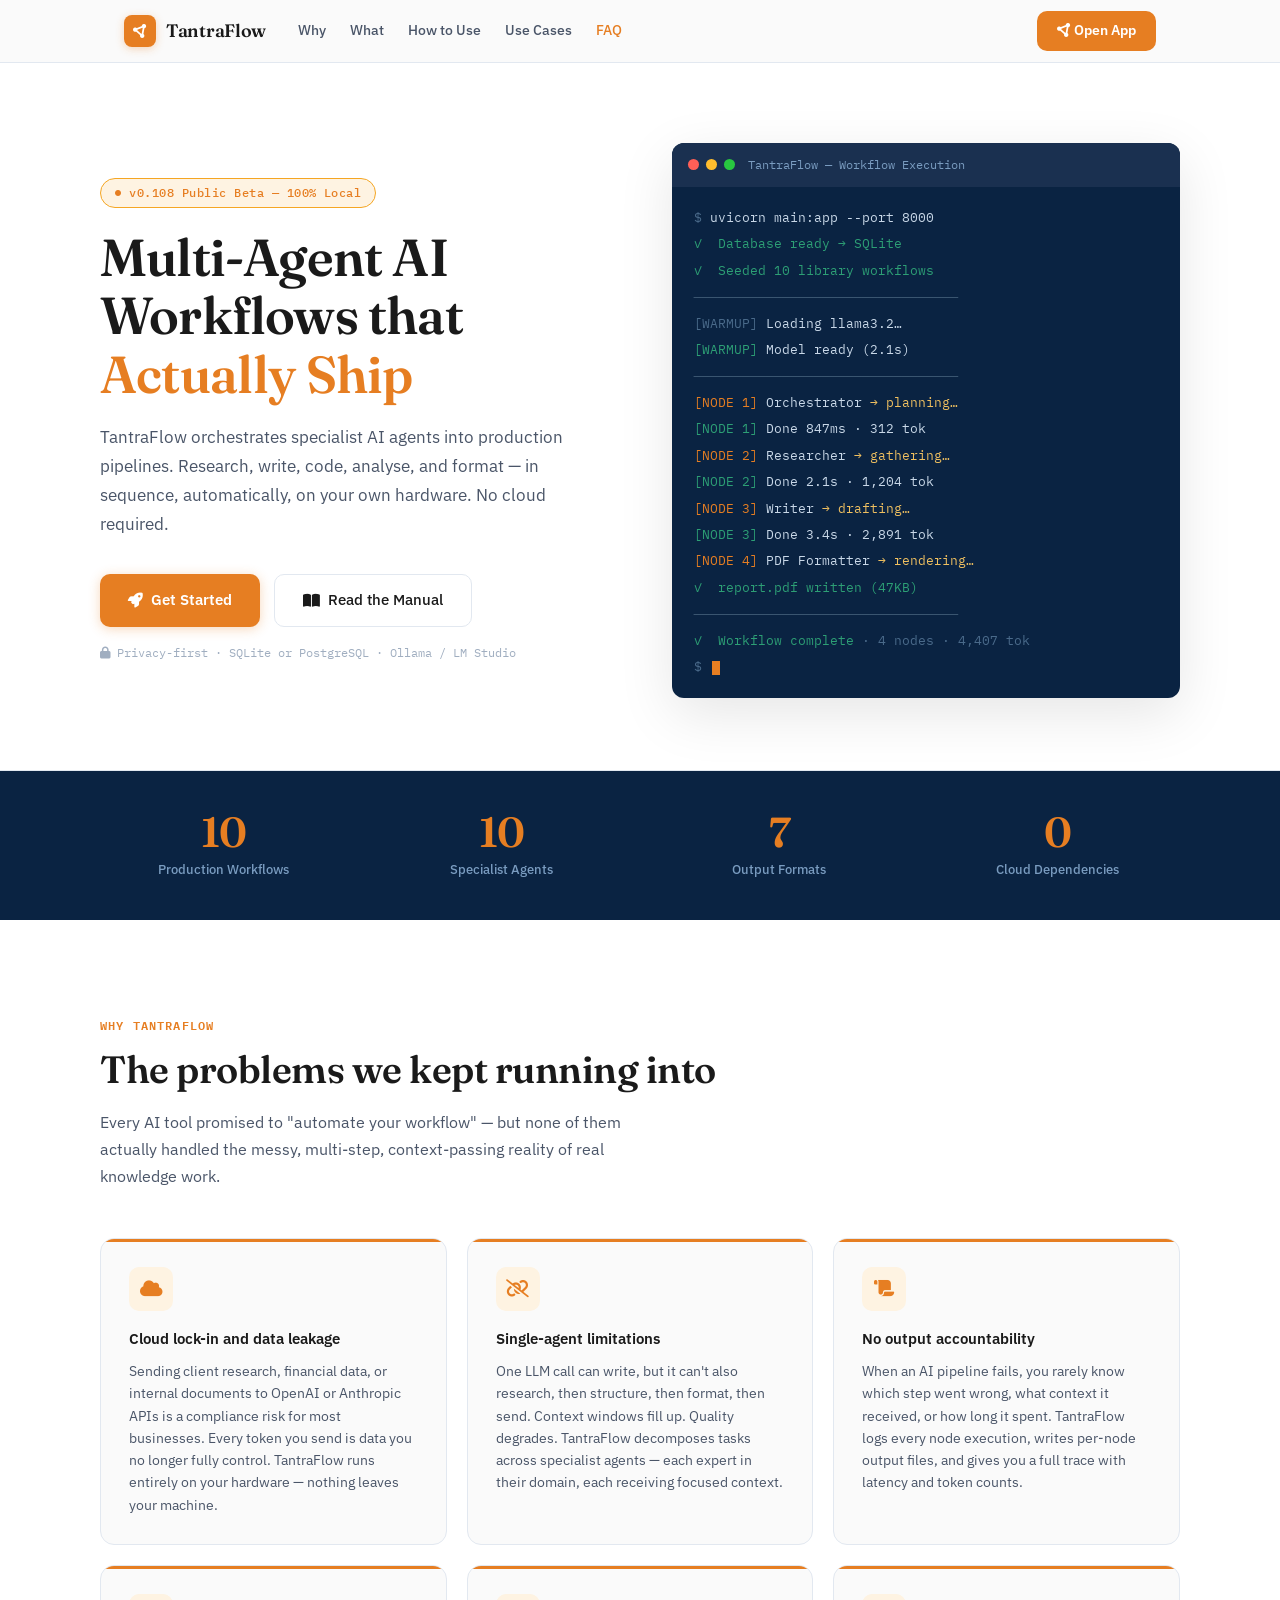
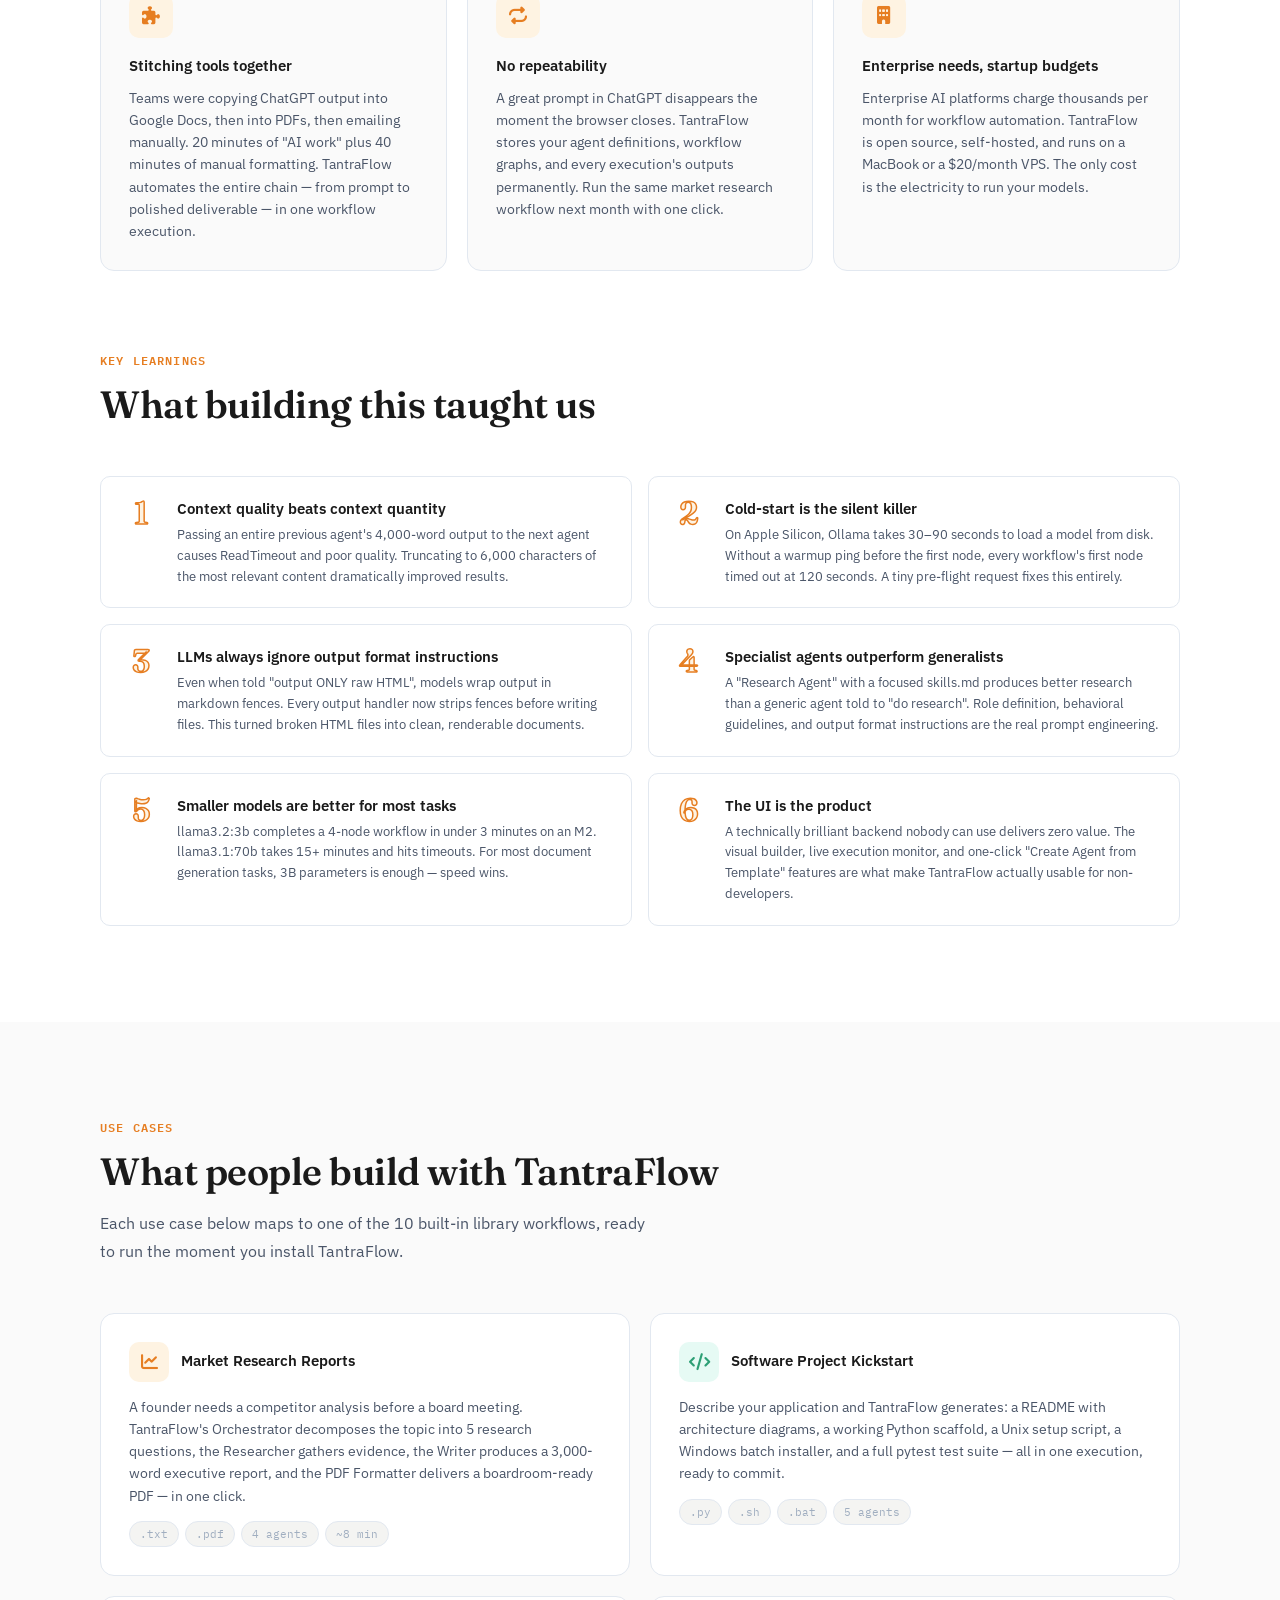
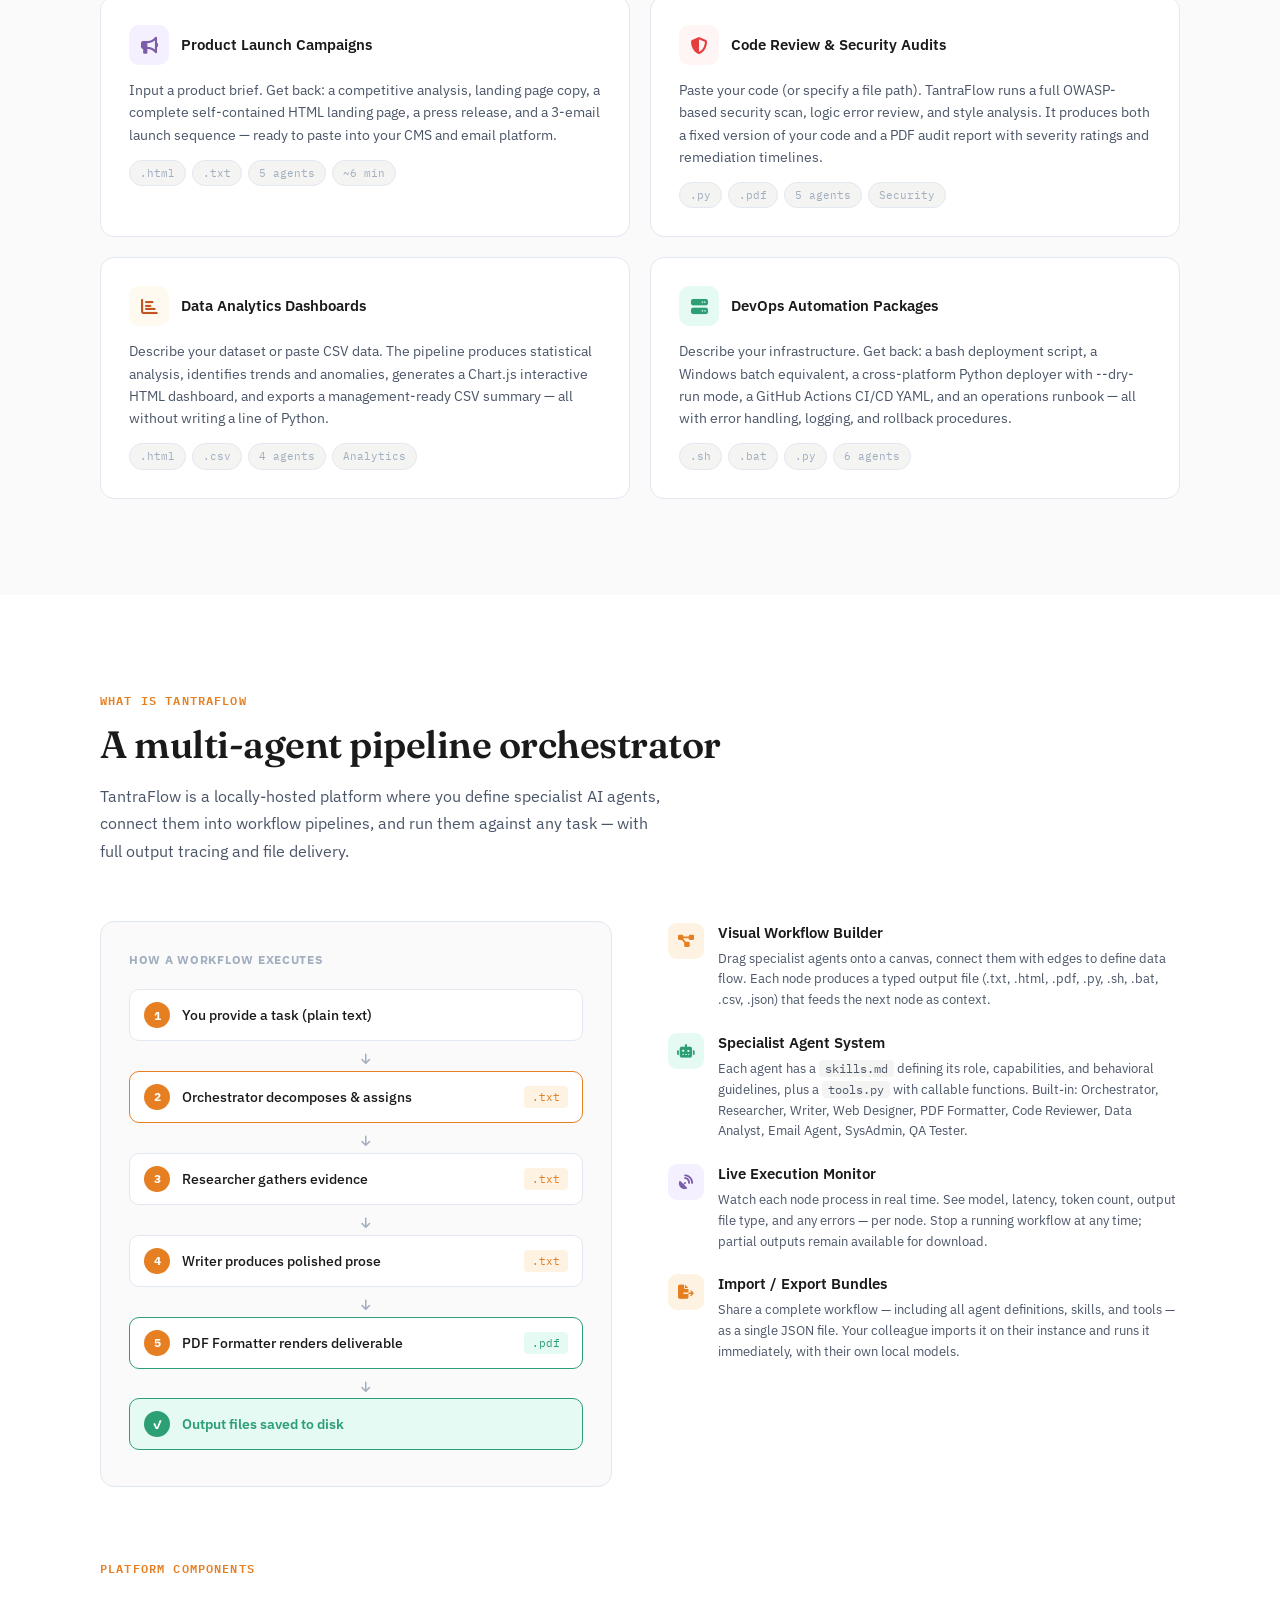
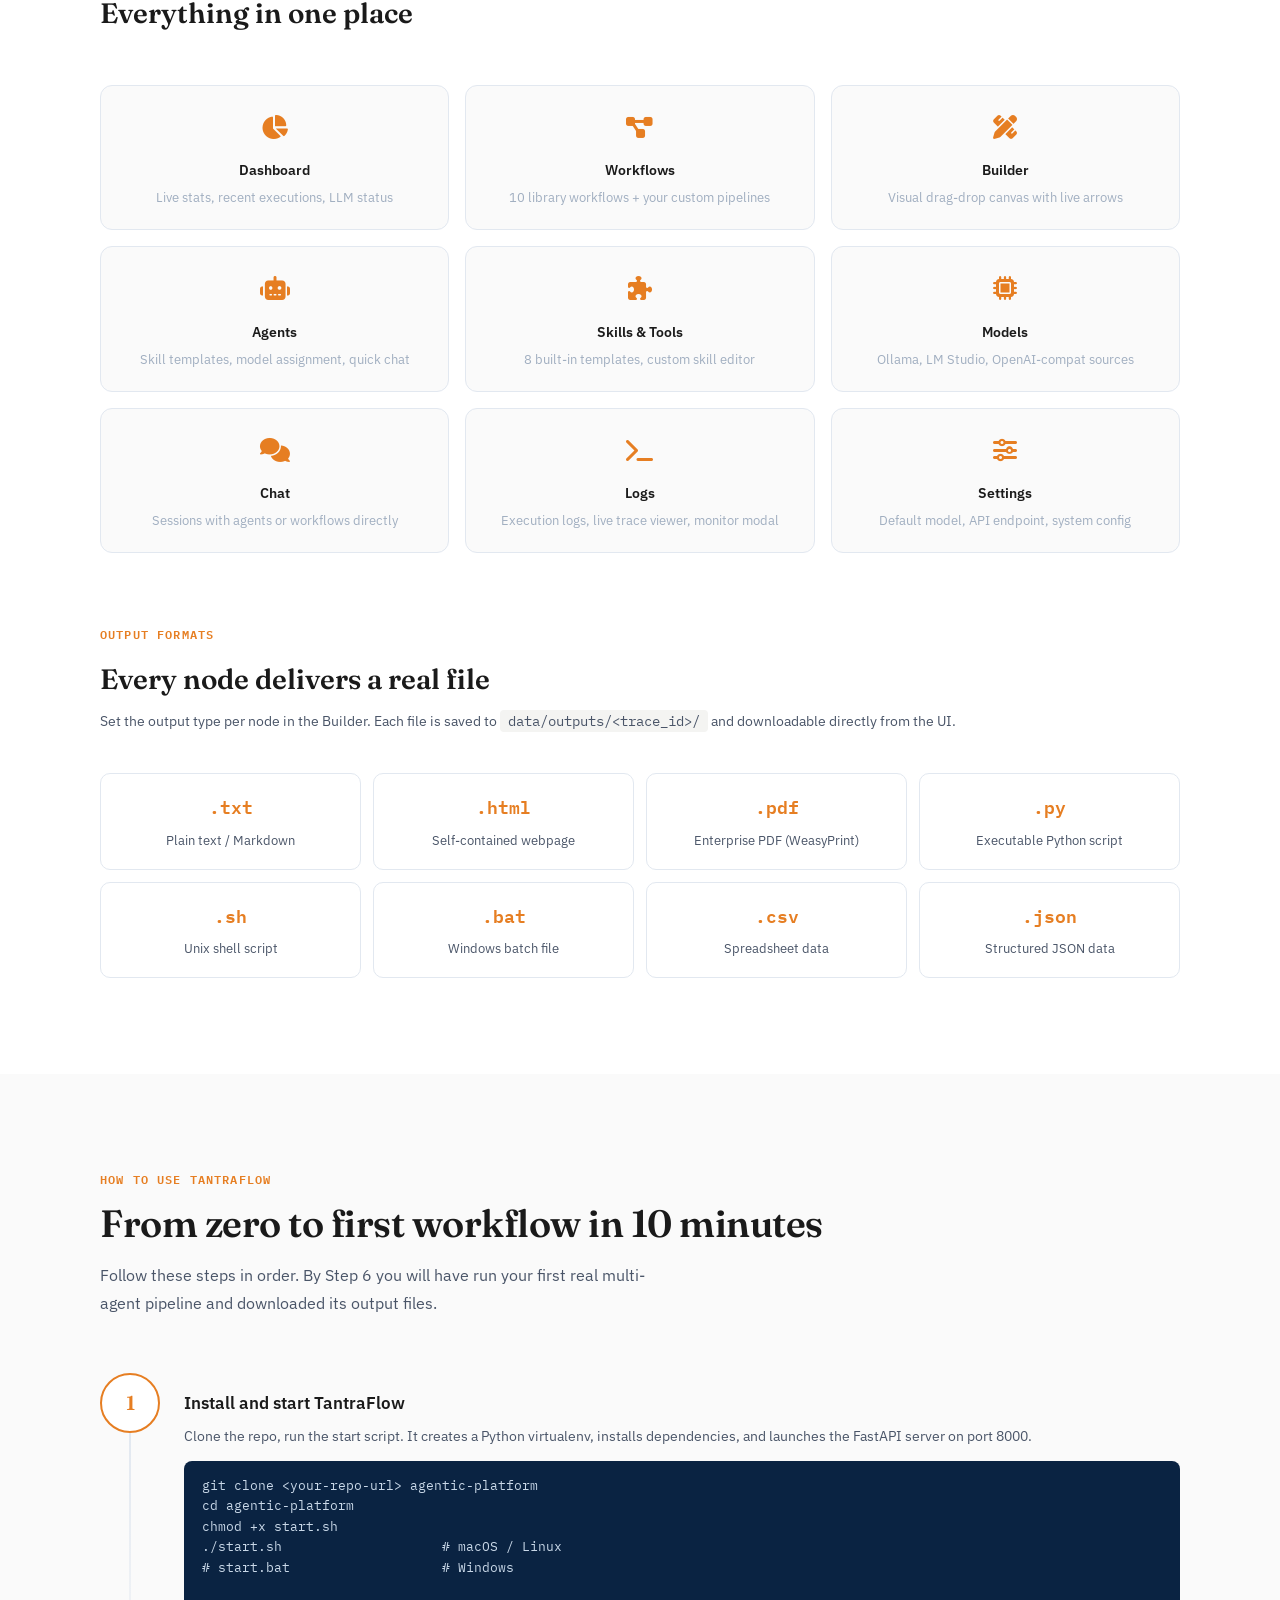
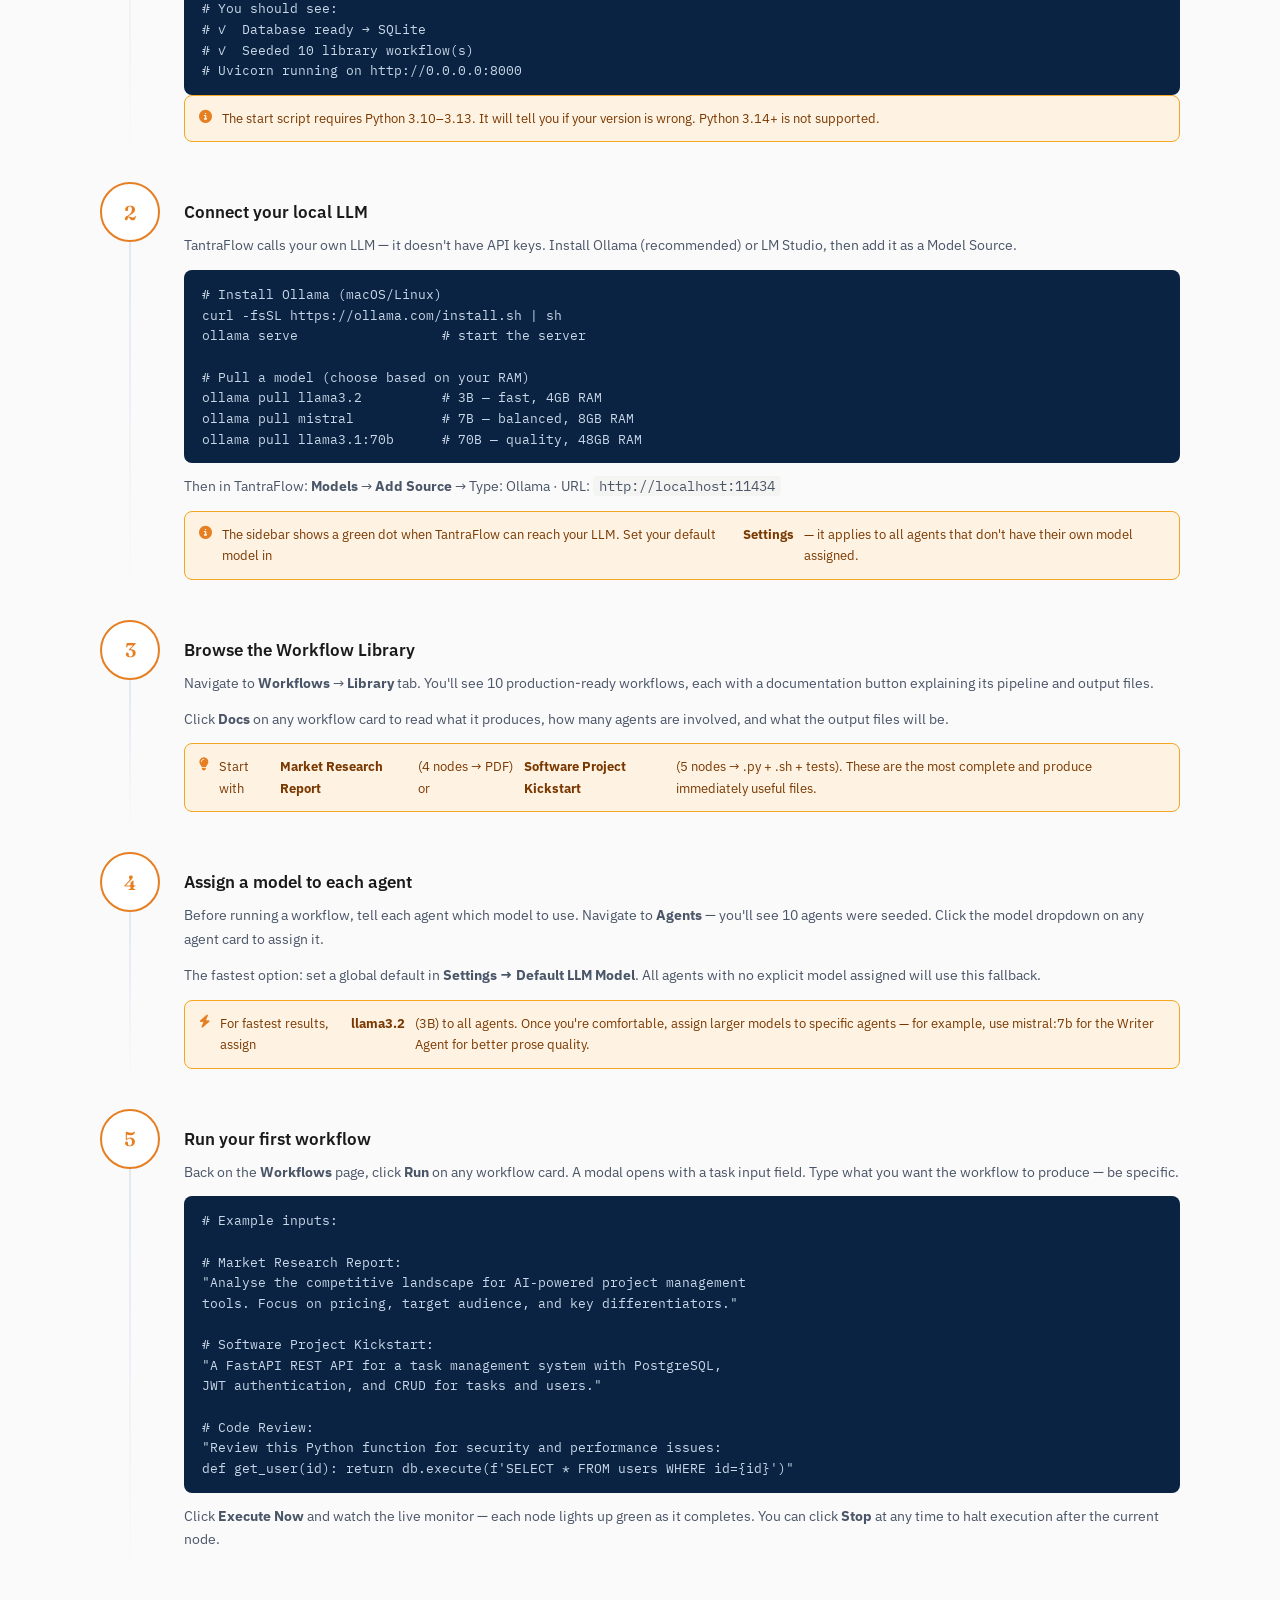
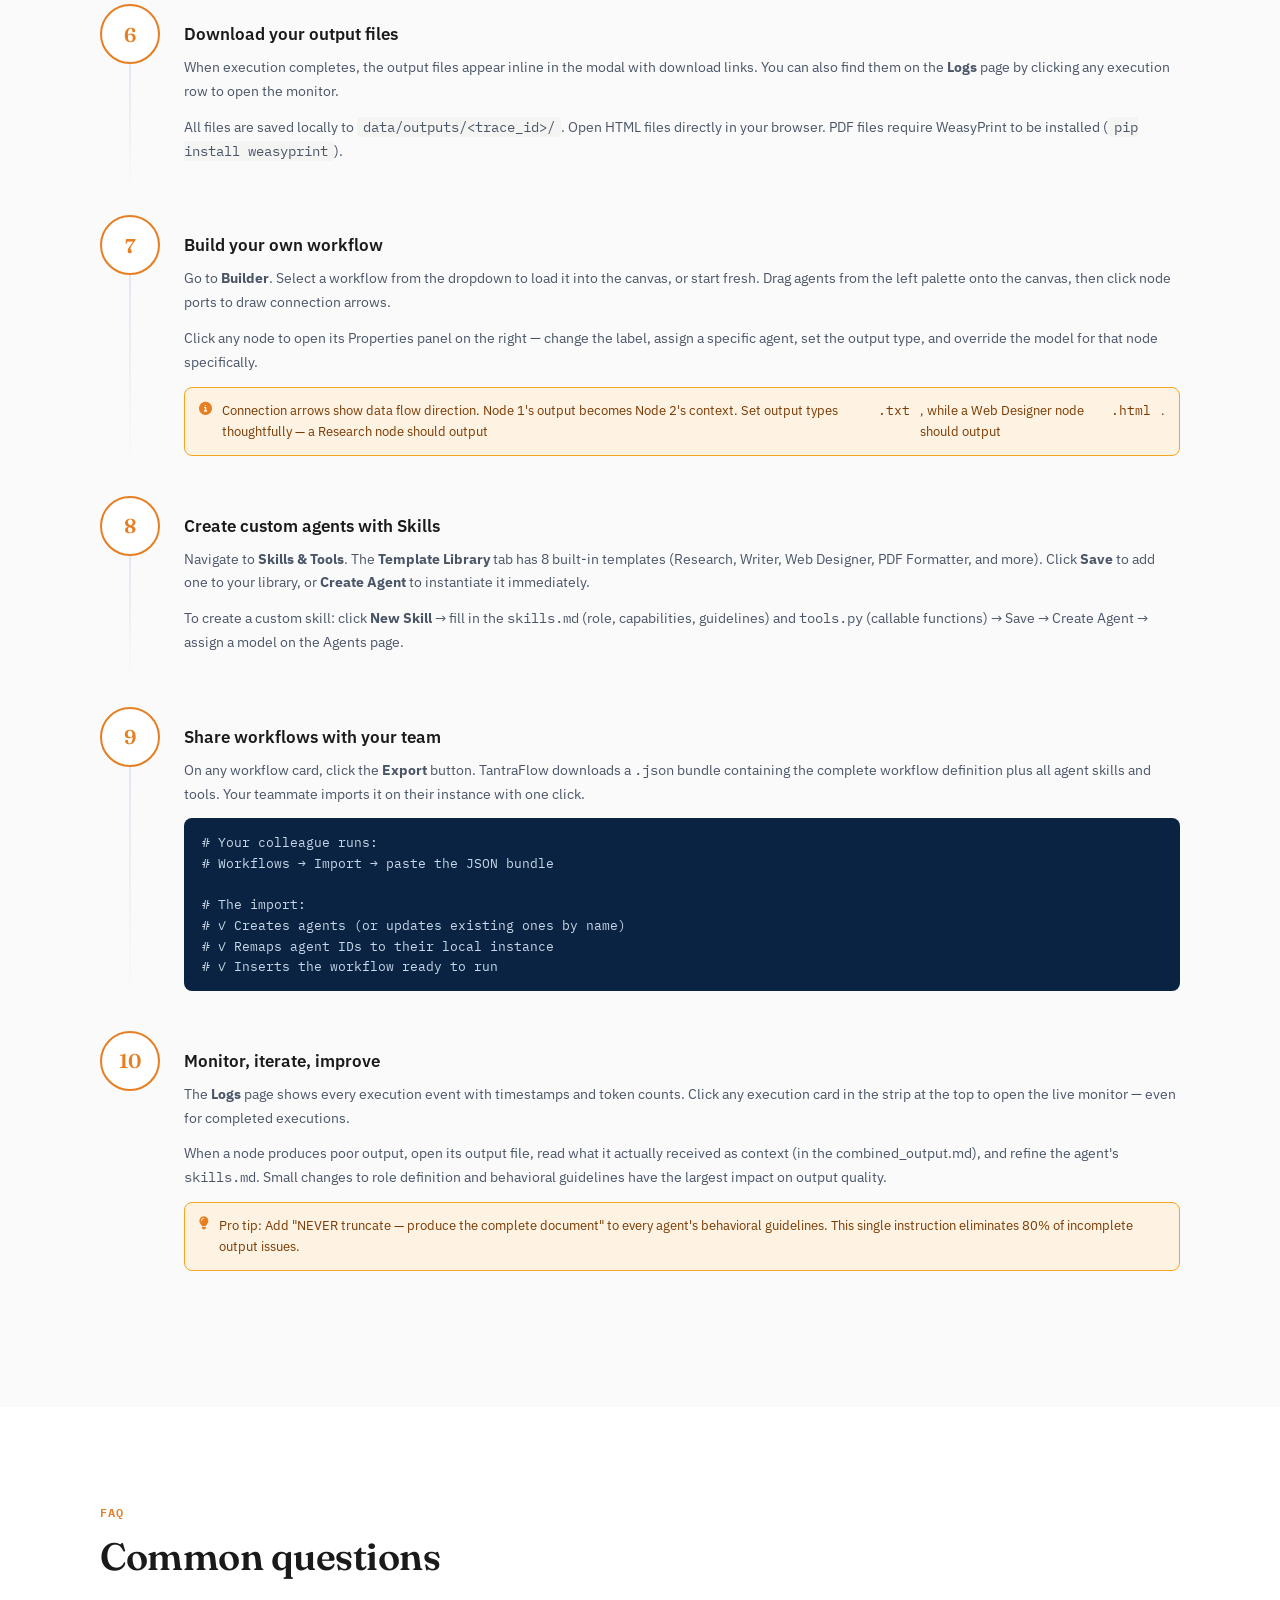
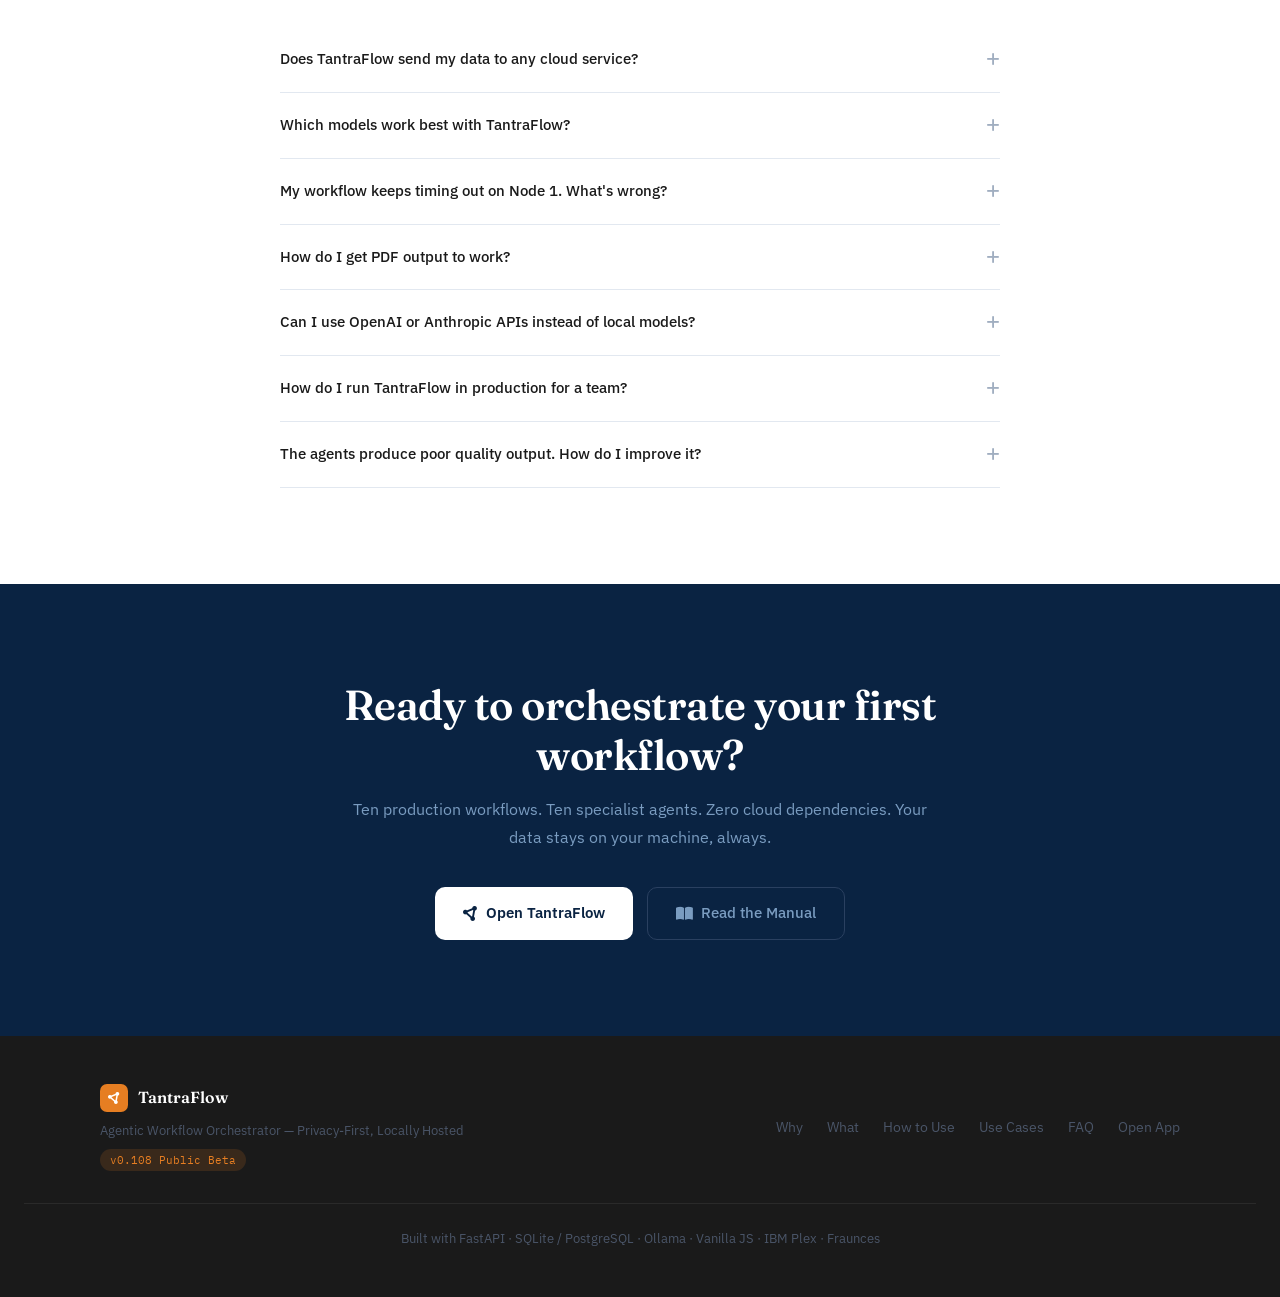
==== index.html @ ebbd6005 "Added index.html file" ====
<!DOCTYPE html>
<html lang="en">
<head>
<meta charset="UTF-8"/>
<meta name="viewport" content="width=device-width, initial-scale=1.0"/>
<title>TantraFlow — Agentic Workflow Orchestrator</title>
<meta name="description" content="TantraFlow is a locally-hosted, privacy-first multi-agent AI workflow platform. Build, run, and monitor intelligent pipelines without sending data to the cloud."/>
<link rel="preconnect" href="https://fonts.googleapis.com"/>
<link rel="preconnect" href="https://fonts.gstatic.com" crossorigin/>
<link href="https://fonts.googleapis.com/css2?family=IBM+Plex+Mono:wght@400;500&family=IBM+Plex+Sans:wght@300;400;500;600&family=Fraunces:opsz,wght@9..144,300;9..144,600&display=swap" rel="stylesheet"/>
<link rel="stylesheet" href="https://cdnjs.cloudflare.com/ajax/libs/font-awesome/6.5.0/css/all.min.css"/>
<style>
/* ── Design tokens — same Sand & Snow palette as the app ── */
:root {
  --bg:          #FAFAFA;
  --surface:     #FFFFFF;
  --surface-2:   #F4F4F2;
  --border:      #E2E8F0;
  --text:        #1A1A1A;
  --text-2:      #4A5568;
  --muted:       #A0AEC0;
  --accent:      #E67E22;
  --accent-h:    #CF6D17;
  --accent-lt:   #FEF3E2;
  --green:       #2D9F75;
  --green-lt:    #E6FAF4;
  --navy:        #0A2342;
  --font:        'IBM Plex Sans', system-ui, sans-serif;
  --mono:        'IBM Plex Mono', monospace;
  --display:     'Fraunces', Georgia, serif;
  --radius:      10px;
  --shadow:      0 1px 4px rgba(0,0,0,0.06), 0 1px 2px rgba(0,0,0,0.04);
  --shadow-md:   0 4px 20px rgba(0,0,0,0.08);
  --shadow-lg:   0 16px 56px rgba(0,0,0,0.10);
  --max:         1080px;
}

*,*::before,*::after{box-sizing:border-box;margin:0;padding:0}
html{font-size:16px;scroll-behavior:smooth}
body{font-family:var(--font);background:var(--bg);color:var(--text);line-height:1.65;-webkit-font-smoothing:antialiased}

/* ── Nav ── */
nav{position:sticky;top:0;z-index:100;background:rgba(250,250,250,0.92);border-bottom:1px solid var(--border);backdrop-filter:blur(12px)}
.nav-inner{max-width:var(--max);margin:0 auto;padding:0 24px;display:flex;align-items:center;height:62px;gap:32px}
.nav-brand{display:flex;align-items:center;gap:10px;text-decoration:none;flex-shrink:0}
.nav-brand-icon{width:32px;height:32px;border-radius:8px;background:var(--accent);color:#fff;display:flex;align-items:center;justify-content:center;font-size:14px;box-shadow:0 2px 8px rgba(230,126,34,.3)}
.nav-brand-text{font-family:var(--display);font-size:18px;font-weight:600;color:var(--text);letter-spacing:-.3px}
.nav-links{display:flex;gap:24px;flex:1}
.nav-links a{font-size:14px;color:var(--text-2);text-decoration:none;font-weight:500;transition:color .15s}
.nav-links a:hover{color:var(--accent)}
.nav-cta{margin-left:auto;background:var(--accent);color:#fff;padding:8px 20px;border-radius:var(--radius);font-size:14px;font-weight:600;text-decoration:none;transition:background .15s;white-space:nowrap}
.nav-cta:hover{background:var(--accent-h)}

/* ── Sections ── */
section{padding:96px 24px}
.inner{max-width:var(--max);margin:0 auto}

/* ── Hero ── */
.hero{background:var(--surface);padding:0 24px;border-bottom:1px solid var(--border)}
.hero-inner{max-width:var(--max);margin:0 auto;padding:80px 0 72px;display:grid;grid-template-columns:1fr 1fr;gap:64px;align-items:center}
.hero-eyebrow{display:inline-flex;align-items:center;gap:8px;font-family:var(--mono);font-size:12px;font-weight:500;color:var(--accent);background:var(--accent-lt);border:1px solid #F5A623;border-radius:99px;padding:4px 14px;margin-bottom:20px;letter-spacing:.04em}
.hero-title{font-family:var(--display);font-size:52px;font-weight:600;line-height:1.12;letter-spacing:-.8px;color:var(--text);margin-bottom:20px}
.hero-title em{font-style:normal;color:var(--accent)}
.hero-sub{font-size:17px;color:var(--text-2);line-height:1.7;margin-bottom:36px;max-width:480px}
.hero-actions{display:flex;gap:14px;flex-wrap:wrap}
.btn-primary{display:inline-flex;align-items:center;gap:8px;background:var(--accent);color:#fff;padding:13px 28px;border-radius:var(--radius);font-size:15px;font-weight:600;text-decoration:none;transition:all .16s;box-shadow:0 2px 12px rgba(230,126,34,.3)}
.btn-primary:hover{background:var(--accent-h);box-shadow:0 4px 20px rgba(230,126,34,.4)}
.btn-secondary{display:inline-flex;align-items:center;gap:8px;background:transparent;color:var(--text);padding:13px 28px;border-radius:var(--radius);font-size:15px;font-weight:500;text-decoration:none;border:1px solid var(--border);transition:all .16s}
.btn-secondary:hover{background:var(--surface-2);border-color:#CBD5E0}
.hero-version{display:inline-flex;align-items:center;gap:6px;font-family:var(--mono);font-size:12px;color:var(--muted);margin-top:16px}
.hero-visual{position:relative}
.terminal{background:var(--navy);border-radius:12px;overflow:hidden;box-shadow:var(--shadow-lg);font-family:var(--mono);font-size:13px}
.terminal-bar{background:#1a3050;padding:12px 16px;display:flex;align-items:center;gap:7px}
.terminal-dot{width:11px;height:11px;border-radius:50%}
.terminal-dot.red{background:#ff5f57}
.terminal-dot.amber{background:#ffbd2e}
.terminal-dot.green{background:#28c840}
.terminal-title{font-size:12px;color:#7a9cc0;margin-left:6px;font-family:var(--mono)}
.terminal-body{padding:20px 22px;display:flex;flex-direction:column;gap:5px}
.t-line{white-space:pre}
.t-muted{color:#4a6a8a}
.t-accent{color:#E67E22}
.t-green{color:#2D9F75}
.t-text{color:#c9d8e8}
.t-yellow{color:#f0c060}
.t-dim{color:#3a5570}
.t-cursor{display:inline-block;width:8px;height:14px;background:#E67E22;animation:blink 1.1s step-end infinite;vertical-align:middle;margin-left:2px}
@keyframes blink{0%,100%{opacity:1}50%{opacity:0}}

/* ── Stats strip ── */
.stats-strip{background:var(--navy);padding:40px 24px}
.stats-inner{max-width:var(--max);margin:0 auto;display:grid;grid-template-columns:repeat(4,1fr);gap:32px}
.stat-item{text-align:center}
.stat-num{font-family:var(--display);font-size:42px;font-weight:600;color:var(--accent);letter-spacing:-1px;line-height:1}
.stat-label{font-size:13px;color:#7a9cc0;margin-top:6px;font-weight:500}

/* ── Section headings ── */
.section-eyebrow{font-family:var(--mono);font-size:11.5px;font-weight:600;color:var(--accent);letter-spacing:.1em;text-transform:uppercase;margin-bottom:12px}
.section-title{font-family:var(--display);font-size:38px;font-weight:600;color:var(--text);letter-spacing:-.5px;line-height:1.2;margin-bottom:16px}
.section-sub{font-size:16px;color:var(--text-2);line-height:1.7;max-width:560px}

/* ── Why section ── */
#why{background:var(--surface)}
.problems-grid{display:grid;grid-template-columns:repeat(3,1fr);gap:20px;margin-top:48px}
.problem-card{background:var(--bg);border:1px solid var(--border);border-radius:14px;padding:28px;position:relative;overflow:hidden}
.problem-card::before{content:'';position:absolute;top:0;left:0;right:0;height:3px;background:var(--accent)}
.problem-icon{width:44px;height:44px;border-radius:10px;background:var(--accent-lt);color:var(--accent);display:flex;align-items:center;justify-content:center;font-size:18px;margin-bottom:16px}
.problem-title{font-size:15px;font-weight:600;color:var(--text);margin-bottom:8px}
.problem-body{font-size:13.5px;color:var(--text-2);line-height:1.65}

.learnings-grid{display:grid;grid-template-columns:repeat(2,1fr);gap:16px;margin-top:48px}
.learning-item{display:flex;gap:16px;padding:20px;background:var(--surface);border:1px solid var(--border);border-radius:var(--radius)}
.learning-num{font-family:var(--display);font-size:32px;font-weight:600;color:var(--accent-lt);line-height:1;flex-shrink:0;width:40px;text-align:center;-webkit-text-stroke:1.5px var(--accent)}
.learning-text h4{font-size:14.5px;font-weight:600;color:var(--text);margin-bottom:4px}
.learning-text p{font-size:13px;color:var(--text-2);line-height:1.6}

/* ── Use cases ── */
#usecases{background:var(--bg)}
.cases-grid{display:grid;grid-template-columns:repeat(2,1fr);gap:20px;margin-top:48px}
.case-card{background:var(--surface);border:1px solid var(--border);border-radius:14px;padding:28px;display:flex;flex-direction:column;gap:14px}
.case-header{display:flex;align-items:center;gap:12px}
.case-icon{width:40px;height:40px;border-radius:10px;display:flex;align-items:center;justify-content:center;font-size:17px;flex-shrink:0}
.case-title{font-size:15px;font-weight:600;color:var(--text)}
.case-body{font-size:13.5px;color:var(--text-2);line-height:1.65}
.case-tags{display:flex;flex-wrap:wrap;gap:6px}
.tag{font-family:var(--mono);font-size:11px;padding:3px 10px;border-radius:99px;background:var(--surface-2);border:1px solid var(--border);color:var(--muted)}

/* ── What section ── */
#what{background:var(--surface)}
.architecture{display:grid;grid-template-columns:1fr 1fr;gap:56px;align-items:start;margin-top:56px}
.arch-diagram{background:var(--bg);border:1px solid var(--border);border-radius:14px;padding:28px}
.arch-title{font-size:12px;font-weight:700;letter-spacing:.06em;text-transform:uppercase;color:var(--muted);margin-bottom:20px}
.flow-step{display:flex;align-items:center;gap:12px;padding:12px 14px;background:var(--surface);border:1px solid var(--border);border-radius:var(--radius);margin-bottom:8px}
.flow-num{width:26px;height:26px;border-radius:50%;background:var(--accent);color:#fff;font-size:12px;font-weight:700;display:flex;align-items:center;justify-content:center;flex-shrink:0}
.flow-name{font-size:13.5px;font-weight:500;color:var(--text)}
.flow-ext{font-family:var(--mono);font-size:11px;color:var(--accent);background:var(--accent-lt);padding:2px 8px;border-radius:4px;margin-left:auto}
.flow-arrow{text-align:center;color:var(--muted);font-size:12px;margin:2px 0 2px 19px}
.feature-list{display:flex;flex-direction:column;gap:20px}
.feature-item{display:flex;gap:14px}
.feature-icon{width:36px;height:36px;border-radius:9px;display:flex;align-items:center;justify-content:center;font-size:14px;flex-shrink:0;margin-top:2px}
.feature-item h4{font-size:14.5px;font-weight:600;color:var(--text);margin-bottom:4px}
.feature-item p{font-size:13px;color:var(--text-2);line-height:1.6}

.components-grid{display:grid;grid-template-columns:repeat(3,1fr);gap:16px;margin-top:48px}
.component-card{padding:22px;background:var(--bg);border:1px solid var(--border);border-radius:12px;text-align:center}
.component-icon{font-size:24px;color:var(--accent);margin-bottom:12px;display:block}
.component-name{font-size:14px;font-weight:600;color:var(--text);margin-bottom:6px}
.component-desc{font-size:12.5px;color:var(--muted);line-height:1.5}

/* ── How section ── */
#how{background:var(--bg)}
.steps-container{margin-top:56px}
.step{display:grid;grid-template-columns:60px 1fr;gap:24px;margin-bottom:40px;position:relative}
.step:not(:last-child)::after{content:'';position:absolute;left:29px;top:60px;bottom:-16px;width:2px;background:linear-gradient(to bottom,var(--border),transparent)}
.step-num{width:60px;height:60px;border-radius:50%;background:var(--surface);border:2px solid var(--accent);display:flex;align-items:center;justify-content:center;font-family:var(--display);font-size:20px;font-weight:600;color:var(--accent);flex-shrink:0}
.step-body h3{font-size:17px;font-weight:600;color:var(--text);margin-bottom:8px;padding-top:16px}
.step-body p{font-size:14px;color:var(--text-2);line-height:1.7;margin-bottom:12px}
.step-code{background:var(--navy);border-radius:8px;padding:14px 18px;font-family:var(--mono);font-size:12.5px;color:#c9d8e8;overflow-x:auto;white-space:pre}
.step-tip{display:flex;gap:10px;padding:12px 14px;background:var(--accent-lt);border:1px solid #F5A623;border-radius:8px;font-size:13px;color:#7a3800}
.step-tip i{color:var(--accent);flex-shrink:0;margin-top:2px}

/* ── Output types ── */
.outputs-grid{display:grid;grid-template-columns:repeat(4,1fr);gap:12px;margin-top:40px}
.output-card{padding:18px;background:var(--surface);border:1px solid var(--border);border-radius:10px;text-align:center}
.output-ext{font-family:var(--mono);font-size:18px;font-weight:600;color:var(--accent);margin-bottom:8px}
.output-name{font-size:12.5px;color:var(--text-2)}

/* ── FAQ ── */
#faq{background:var(--surface)}
.faq-list{max-width:720px;margin:48px auto 0}
.faq-item{border-bottom:1px solid var(--border)}
.faq-q{display:flex;justify-content:space-between;align-items:center;padding:20px 0;cursor:pointer;font-size:15px;font-weight:500;color:var(--text);gap:16px;user-select:none}
.faq-q i{color:var(--muted);transition:transform .2s;flex-shrink:0}
.faq-item.open .faq-q i{transform:rotate(45deg);color:var(--accent)}
.faq-a{font-size:14px;color:var(--text-2);line-height:1.75;padding-bottom:20px;display:none}
.faq-item.open .faq-a{display:block}

/* ── CTA ── */
.cta-section{background:var(--navy);padding:96px 24px;text-align:center}
.cta-inner{max-width:600px;margin:0 auto}
.cta-title{font-family:var(--display);font-size:42px;font-weight:600;color:#fff;letter-spacing:-.5px;line-height:1.2;margin-bottom:16px}
.cta-sub{font-size:16px;color:#7a9cc0;line-height:1.7;margin-bottom:36px}
.cta-actions{display:flex;gap:14px;justify-content:center;flex-wrap:wrap}
.btn-white{display:inline-flex;align-items:center;gap:8px;background:#fff;color:var(--navy);padding:13px 28px;border-radius:var(--radius);font-size:15px;font-weight:600;text-decoration:none;transition:all .16s}
.btn-white:hover{background:var(--accent-lt);color:var(--accent)}
.btn-ghost-white{display:inline-flex;align-items:center;gap:8px;background:transparent;color:#7a9cc0;padding:13px 28px;border-radius:var(--radius);font-size:15px;font-weight:500;text-decoration:none;border:1px solid #2a4060;transition:all .16s}
.btn-ghost-white:hover{border-color:#4a6080;color:#fff}

/* ── Footer ── */
footer{background:var(--text);padding:48px 24px}
.footer-inner{max-width:var(--max);margin:0 auto;display:grid;grid-template-columns:1fr auto;gap:40px;align-items:center}
.footer-brand{display:flex;align-items:center;gap:10px;margin-bottom:8px;text-decoration:none}
.footer-brand-icon{width:28px;height:28px;border-radius:7px;background:var(--accent);color:#fff;display:flex;align-items:center;justify-content:center;font-size:12px}
.footer-brand-text{font-family:var(--display);font-size:16px;font-weight:600;color:#fff}
.footer-tagline{font-size:13px;color:#4a5568}
.footer-version{font-family:var(--mono);font-size:11px;color:var(--accent);background:rgba(230,126,34,.15);padding:2px 10px;border-radius:99px;display:inline-block;margin-top:8px}
.footer-links{display:flex;gap:24px}
.footer-links a{font-size:13.5px;color:#4a5568;text-decoration:none;transition:color .15s}
.footer-links a:hover{color:var(--accent)}
.footer-bottom{border-top:1px solid #2a2a2a;margin-top:32px;padding-top:24px;text-align:center;font-size:12.5px;color:#4a5568}

/* ── Responsive ── */
@media(max-width:860px){
  .hero-inner{grid-template-columns:1fr;gap:40px}
  .hero-title{font-size:36px}
  .problems-grid{grid-template-columns:1fr}
  .cases-grid{grid-template-columns:1fr}
  .architecture{grid-template-columns:1fr}
  .components-grid{grid-template-columns:repeat(2,1fr)}
  .outputs-grid{grid-template-columns:repeat(2,1fr)}
  .stats-inner{grid-template-columns:repeat(2,1fr)}
  .learnings-grid{grid-template-columns:1fr}
  .nav-links{display:none}
  .footer-inner{grid-template-columns:1fr}
}
</style>
</head>
<body>

<!-- ── Navigation ──────────────────────────────────────────────────────────── -->
<nav>
  <div class="nav-inner">
    <a href="#" class="nav-brand">
      <div class="nav-brand-icon"><i class="fa-solid fa-circle-nodes"></i></div>
      <span class="nav-brand-text">TantraFlow</span>
    </a>
    <div class="nav-links">
      <a href="#why">Why</a>
      <a href="#what">What</a>
      <a href="#how">How to Use</a>
      <a href="#usecases">Use Cases</a>
      <a href="#faq">FAQ</a>
    </div>
    <a href="http://localhost:8000" class="nav-cta">
      <i class="fa-solid fa-circle-nodes"></i> Open App
    </a>
  </div>
</nav>

<!-- ── Hero ─────────────────────────────────────────────────────────────────── -->
<div class="hero">
  <div class="hero-inner">
    <div>
      <div class="hero-eyebrow">
        <i class="fa-solid fa-circle" style="font-size:6px"></i>
        v0.108 Public Beta — 100% Local
      </div>
      <h1 class="hero-title">
        Multi-Agent AI<br/>
        Workflows that<br/>
        <em>Actually Ship</em>
      </h1>
      <p class="hero-sub">
        TantraFlow orchestrates specialist AI agents into production pipelines.
        Research, write, code, analyse, and format — in sequence, automatically,
        on your own hardware. No cloud required.
      </p>
      <div class="hero-actions">
        <a href="#how" class="btn-primary">
          <i class="fa-solid fa-rocket"></i> Get Started
        </a>
        <a href="#what" class="btn-secondary">
          <i class="fa-solid fa-book-open"></i> Read the Manual
        </a>
      </div>
      <div class="hero-version">
        <i class="fa-solid fa-lock"></i>
        Privacy-first · SQLite or PostgreSQL · Ollama / LM Studio
      </div>
    </div>

    <!-- Terminal animation -->
    <div class="hero-visual">
      <div class="terminal">
        <div class="terminal-bar">
          <div class="terminal-dot red"></div>
          <div class="terminal-dot amber"></div>
          <div class="terminal-dot green"></div>
          <span class="terminal-title">TantraFlow — Workflow Execution</span>
        </div>
        <div class="terminal-body">
          <div class="t-line"><span class="t-muted">$ </span><span class="t-text">uvicorn main:app --port 8000</span></div>
          <div class="t-line"><span class="t-green">✓  Database ready → SQLite</span></div>
          <div class="t-line"><span class="t-green">✓  Seeded 10 library workflows</span></div>
          <div class="t-line t-dim">─────────────────────────────────</div>
          <div class="t-line"><span class="t-muted">[WARMUP] </span><span class="t-text">Loading llama3.2…</span></div>
          <div class="t-line"><span class="t-green">[WARMUP] </span><span class="t-text">Model ready (2.1s)</span></div>
          <div class="t-line t-dim">─────────────────────────────────</div>
          <div class="t-line"><span class="t-accent">[NODE 1] </span><span class="t-text">Orchestrator</span><span class="t-yellow"> → planning…</span></div>
          <div class="t-line"><span class="t-green">[NODE 1] </span><span class="t-text">Done 847ms · 312 tok</span></div>
          <div class="t-line"><span class="t-accent">[NODE 2] </span><span class="t-text">Researcher</span><span class="t-yellow"> → gathering…</span></div>
          <div class="t-line"><span class="t-green">[NODE 2] </span><span class="t-text">Done 2.1s · 1,204 tok</span></div>
          <div class="t-line"><span class="t-accent">[NODE 3] </span><span class="t-text">Writer</span><span class="t-yellow"> → drafting…</span></div>
          <div class="t-line"><span class="t-green">[NODE 3] </span><span class="t-text">Done 3.4s · 2,891 tok</span></div>
          <div class="t-line"><span class="t-accent">[NODE 4] </span><span class="t-text">PDF Formatter</span><span class="t-yellow"> → rendering…</span></div>
          <div class="t-line"><span class="t-green">✓  report.pdf written (47KB)</span></div>
          <div class="t-line t-dim">─────────────────────────────────</div>
          <div class="t-line"><span class="t-green">✓  Workflow complete</span><span class="t-muted"> · 4 nodes · 4,407 tok</span></div>
          <div class="t-line"><span class="t-muted">$ </span><span class="t-cursor"></span></div>
        </div>
      </div>
    </div>
  </div>
</div>

<!-- ── Stats strip ───────────────────────────────────────────────────────────── -->
<div class="stats-strip">
  <div class="stats-inner">
    <div class="stat-item">
      <div class="stat-num">10</div>
      <div class="stat-label">Production Workflows</div>
    </div>
    <div class="stat-item">
      <div class="stat-num">10</div>
      <div class="stat-label">Specialist Agents</div>
    </div>
    <div class="stat-item">
      <div class="stat-num">7</div>
      <div class="stat-label">Output Formats</div>
    </div>
    <div class="stat-item">
      <div class="stat-num">0</div>
      <div class="stat-label">Cloud Dependencies</div>
    </div>
  </div>
</div>

<!-- ═══════════════════════════════════════════════════════════════
     WHY — Problems solved, learnings, motivation
     ═══════════════════════════════════════════════════════════════ -->
<section id="why">
  <div class="inner">
    <div class="section-eyebrow">Why TantraFlow</div>
    <h2 class="section-title">The problems we kept running into</h2>
    <p class="section-sub">
      Every AI tool promised to "automate your workflow" — but none of them
      actually handled the messy, multi-step, context-passing reality of
      real knowledge work.
    </p>

    <div class="problems-grid">
      <div class="problem-card">
        <div class="problem-icon"><i class="fa-solid fa-cloud"></i></div>
        <div class="problem-title">Cloud lock-in and data leakage</div>
        <div class="problem-body">
          Sending client research, financial data, or internal documents to
          OpenAI or Anthropic APIs is a compliance risk for most businesses.
          Every token you send is data you no longer fully control.
          TantraFlow runs entirely on your hardware — nothing leaves your machine.
        </div>
      </div>
      <div class="problem-card">
        <div class="problem-icon"><i class="fa-solid fa-link-slash"></i></div>
        <div class="problem-title">Single-agent limitations</div>
        <div class="problem-body">
          One LLM call can write, but it can't also research, then structure,
          then format, then send. Context windows fill up. Quality degrades.
          TantraFlow decomposes tasks across specialist agents — each expert
          in their domain, each receiving focused context.
        </div>
      </div>
      <div class="problem-card">
        <div class="problem-icon"><i class="fa-solid fa-scroll"></i></div>
        <div class="problem-title">No output accountability</div>
        <div class="problem-body">
          When an AI pipeline fails, you rarely know which step went wrong,
          what context it received, or how long it spent. TantraFlow logs every
          node execution, writes per-node output files, and gives you a full
          trace with latency and token counts.
        </div>
      </div>
      <div class="problem-card">
        <div class="problem-icon"><i class="fa-solid fa-puzzle-piece"></i></div>
        <div class="problem-title">Stitching tools together</div>
        <div class="problem-body">
          Teams were copying ChatGPT output into Google Docs, then into PDFs,
          then emailing manually. 20 minutes of "AI work" plus 40 minutes of
          manual formatting. TantraFlow automates the entire chain — from
          prompt to polished deliverable — in one workflow execution.
        </div>
      </div>
      <div class="problem-card">
        <div class="problem-icon"><i class="fa-solid fa-repeat"></i></div>
        <div class="problem-title">No repeatability</div>
        <div class="problem-body">
          A great prompt in ChatGPT disappears the moment the browser closes.
          TantraFlow stores your agent definitions, workflow graphs, and
          every execution's outputs permanently. Run the same market research
          workflow next month with one click.
        </div>
      </div>
      <div class="problem-card">
        <div class="problem-icon"><i class="fa-solid fa-building"></i></div>
        <div class="problem-title">Enterprise needs, startup budgets</div>
        <div class="problem-body">
          Enterprise AI platforms charge thousands per month for workflow
          automation. TantraFlow is open source, self-hosted, and runs on
          a MacBook or a $20/month VPS. The only cost is the electricity
          to run your models.
        </div>
      </div>
    </div>

    <!-- Learnings -->
    <div style="margin-top:80px">
      <div class="section-eyebrow">Key Learnings</div>
      <h2 class="section-title">What building this taught us</h2>
      <div class="learnings-grid">
        <div class="learning-item">
          <div class="learning-num">1</div>
          <div class="learning-text">
            <h4>Context quality beats context quantity</h4>
            <p>Passing an entire previous agent's 4,000-word output to the next agent
            causes ReadTimeout and poor quality. Truncating to 6,000 characters of the
            most relevant content dramatically improved results.</p>
          </div>
        </div>
        <div class="learning-item">
          <div class="learning-num">2</div>
          <div class="learning-text">
            <h4>Cold-start is the silent killer</h4>
            <p>On Apple Silicon, Ollama takes 30–90 seconds to load a model from disk.
            Without a warmup ping before the first node, every workflow's first node
            timed out at 120 seconds. A tiny pre-flight request fixes this entirely.</p>
          </div>
        </div>
        <div class="learning-item">
          <div class="learning-num">3</div>
          <div class="learning-text">
            <h4>LLMs always ignore output format instructions</h4>
            <p>Even when told "output ONLY raw HTML", models wrap output in markdown
            fences. Every output handler now strips fences before writing files.
            This turned broken HTML files into clean, renderable documents.</p>
          </div>
        </div>
        <div class="learning-item">
          <div class="learning-num">4</div>
          <div class="learning-text">
            <h4>Specialist agents outperform generalists</h4>
            <p>A "Research Agent" with a focused skills.md produces better research
            than a generic agent told to "do research". Role definition, behavioral
            guidelines, and output format instructions are the real prompt engineering.</p>
          </div>
        </div>
        <div class="learning-item">
          <div class="learning-num">5</div>
          <div class="learning-text">
            <h4>Smaller models are better for most tasks</h4>
            <p>llama3.2:3b completes a 4-node workflow in under 3 minutes on an M2.
            llama3.1:70b takes 15+ minutes and hits timeouts. For most document
            generation tasks, 3B parameters is enough — speed wins.</p>
          </div>
        </div>
        <div class="learning-item">
          <div class="learning-num">6</div>
          <div class="learning-text">
            <h4>The UI is the product</h4>
            <p>A technically brilliant backend nobody can use delivers zero value.
            The visual builder, live execution monitor, and one-click "Create Agent
            from Template" features are what make TantraFlow actually usable for
            non-developers.</p>
          </div>
        </div>
      </div>
    </div>
  </div>
</section>

<!-- ═══════════════════════════════════════════════════════════════
     USE CASES
     ═══════════════════════════════════════════════════════════════ -->
<section id="usecases" style="background:var(--bg)">
  <div class="inner">
    <div class="section-eyebrow">Use Cases</div>
    <h2 class="section-title">What people build with TantraFlow</h2>
    <p class="section-sub">
      Each use case below maps to one of the 10 built-in library workflows,
      ready to run the moment you install TantraFlow.
    </p>
    <div class="cases-grid">
      <div class="case-card">
        <div class="case-header">
          <div class="case-icon" style="background:#FEF3E2;color:#E67E22">
            <i class="fa-solid fa-chart-line"></i>
          </div>
          <div class="case-title">Market Research Reports</div>
        </div>
        <div class="case-body">
          A founder needs a competitor analysis before a board meeting.
          TantraFlow's Orchestrator decomposes the topic into 5 research questions,
          the Researcher gathers evidence, the Writer produces a 3,000-word executive
          report, and the PDF Formatter delivers a boardroom-ready PDF — in one click.
        </div>
        <div class="case-tags">
          <span class="tag">.txt</span><span class="tag">.pdf</span>
          <span class="tag">4 agents</span><span class="tag">~8 min</span>
        </div>
      </div>

      <div class="case-card">
        <div class="case-header">
          <div class="case-icon" style="background:#E6FAF4;color:#2D9F75">
            <i class="fa-solid fa-code"></i>
          </div>
          <div class="case-title">Software Project Kickstart</div>
        </div>
        <div class="case-body">
          Describe your application and TantraFlow generates: a README with
          architecture diagrams, a working Python scaffold, a Unix setup script,
          a Windows batch installer, and a full pytest test suite — all in one
          execution, ready to commit.
        </div>
        <div class="case-tags">
          <span class="tag">.py</span><span class="tag">.sh</span>
          <span class="tag">.bat</span><span class="tag">5 agents</span>
        </div>
      </div>

      <div class="case-card">
        <div class="case-header">
          <div class="case-icon" style="background:#F5F0FF;color:#7B5EA7">
            <i class="fa-solid fa-bullhorn"></i>
          </div>
          <div class="case-title">Product Launch Campaigns</div>
        </div>
        <div class="case-body">
          Input a product brief. Get back: a competitive analysis, landing page
          copy, a complete self-contained HTML landing page, a press release,
          and a 3-email launch sequence — ready to paste into your CMS and
          email platform.
        </div>
        <div class="case-tags">
          <span class="tag">.html</span><span class="tag">.txt</span>
          <span class="tag">5 agents</span><span class="tag">~6 min</span>
        </div>
      </div>

      <div class="case-card">
        <div class="case-header">
          <div class="case-icon" style="background:#FFF5F5;color:#E53E3E">
            <i class="fa-solid fa-shield-halved"></i>
          </div>
          <div class="case-title">Code Review & Security Audits</div>
        </div>
        <div class="case-body">
          Paste your code (or specify a file path). TantraFlow runs a full
          OWASP-based security scan, logic error review, and style analysis.
          It produces both a fixed version of your code and a PDF audit report
          with severity ratings and remediation timelines.
        </div>
        <div class="case-tags">
          <span class="tag">.py</span><span class="tag">.pdf</span>
          <span class="tag">5 agents</span><span class="tag">Security</span>
        </div>
      </div>

      <div class="case-card">
        <div class="case-header">
          <div class="case-icon" style="background:#FFFAF0;color:#C05621">
            <i class="fa-solid fa-chart-bar"></i>
          </div>
          <div class="case-title">Data Analytics Dashboards</div>
        </div>
        <div class="case-body">
          Describe your dataset or paste CSV data. The pipeline produces
          statistical analysis, identifies trends and anomalies, generates a
          Chart.js interactive HTML dashboard, and exports a management-ready
          CSV summary — all without writing a line of Python.
        </div>
        <div class="case-tags">
          <span class="tag">.html</span><span class="tag">.csv</span>
          <span class="tag">4 agents</span><span class="tag">Analytics</span>
        </div>
      </div>

      <div class="case-card">
        <div class="case-header">
          <div class="case-icon" style="background:#E6FAF4;color:#2D9F75">
            <i class="fa-solid fa-server"></i>
          </div>
          <div class="case-title">DevOps Automation Packages</div>
        </div>
        <div class="case-body">
          Describe your infrastructure. Get back: a bash deployment script,
          a Windows batch equivalent, a cross-platform Python deployer with
          --dry-run mode, a GitHub Actions CI/CD YAML, and an operations
          runbook — all with error handling, logging, and rollback procedures.
        </div>
        <div class="case-tags">
          <span class="tag">.sh</span><span class="tag">.bat</span>
          <span class="tag">.py</span><span class="tag">6 agents</span>
        </div>
      </div>
    </div>
  </div>
</section>

<!-- ═══════════════════════════════════════════════════════════════
     WHAT — Architecture and components
     ═══════════════════════════════════════════════════════════════ -->
<section id="what">
  <div class="inner">
    <div class="section-eyebrow">What is TantraFlow</div>
    <h2 class="section-title">A multi-agent pipeline orchestrator</h2>
    <p class="section-sub">
      TantraFlow is a locally-hosted platform where you define specialist AI
      agents, connect them into workflow pipelines, and run them against any
      task — with full output tracing and file delivery.
    </p>

    <div class="architecture">
      <!-- Workflow diagram -->
      <div>
        <div class="arch-diagram">
          <div class="arch-title">How a workflow executes</div>

          <div class="flow-step">
            <div class="flow-num">1</div>
            <div class="flow-name">You provide a task (plain text)</div>
          </div>
          <div class="flow-arrow"><i class="fa-solid fa-arrow-down"></i></div>

          <div class="flow-step" style="border-color:var(--accent)">
            <div class="flow-num">2</div>
            <div class="flow-name">Orchestrator decomposes & assigns</div>
            <div class="flow-ext">.txt</div>
          </div>
          <div class="flow-arrow"><i class="fa-solid fa-arrow-down"></i></div>

          <div class="flow-step">
            <div class="flow-num">3</div>
            <div class="flow-name">Researcher gathers evidence</div>
            <div class="flow-ext">.txt</div>
          </div>
          <div class="flow-arrow"><i class="fa-solid fa-arrow-down"></i></div>

          <div class="flow-step">
            <div class="flow-num">4</div>
            <div class="flow-name">Writer produces polished prose</div>
            <div class="flow-ext">.txt</div>
          </div>
          <div class="flow-arrow"><i class="fa-solid fa-arrow-down"></i></div>

          <div class="flow-step" style="border-color:var(--green)">
            <div class="flow-num">5</div>
            <div class="flow-name">PDF Formatter renders deliverable</div>
            <div class="flow-ext" style="background:var(--green-lt);color:var(--green)">.pdf</div>
          </div>
          <div class="flow-arrow"><i class="fa-solid fa-arrow-down"></i></div>

          <div class="flow-step" style="background:var(--green-lt);border-color:var(--green)">
            <div class="flow-num" style="background:var(--green)">✓</div>
            <div class="flow-name" style="color:var(--green);font-weight:600">Output files saved to disk</div>
          </div>
        </div>
      </div>

      <!-- Key features -->
      <div class="feature-list">
        <div class="feature-item">
          <div class="feature-icon" style="background:var(--accent-lt);color:var(--accent)">
            <i class="fa-solid fa-diagram-project"></i>
          </div>
          <div>
            <h4>Visual Workflow Builder</h4>
            <p>Drag specialist agents onto a canvas, connect them with edges
            to define data flow. Each node produces a typed output file (.txt,
            .html, .pdf, .py, .sh, .bat, .csv, .json) that feeds the next node as context.</p>
          </div>
        </div>
        <div class="feature-item">
          <div class="feature-icon" style="background:var(--green-lt);color:var(--green)">
            <i class="fa-solid fa-robot"></i>
          </div>
          <div>
            <h4>Specialist Agent System</h4>
            <p>Each agent has a <code style="font-family:var(--mono);font-size:12px;background:var(--surface-2);padding:1px 6px;border-radius:4px">skills.md</code> defining its role, capabilities, and behavioral guidelines,
            plus a <code style="font-family:var(--mono);font-size:12px;background:var(--surface-2);padding:1px 6px;border-radius:4px">tools.py</code> with callable functions.
            Built-in: Orchestrator, Researcher, Writer, Web Designer, PDF Formatter,
            Code Reviewer, Data Analyst, Email Agent, SysAdmin, QA Tester.</p>
          </div>
        </div>
        <div class="feature-item">
          <div class="feature-icon" style="background:#F5F0FF;color:#7B5EA7">
            <i class="fa-solid fa-satellite-dish"></i>
          </div>
          <div>
            <h4>Live Execution Monitor</h4>
            <p>Watch each node process in real time. See model, latency, token count,
            output file type, and any errors — per node. Stop a running workflow
            at any time; partial outputs remain available for download.</p>
          </div>
        </div>
        <div class="feature-item">
          <div class="feature-icon" style="background:var(--accent-lt);color:var(--accent)">
            <i class="fa-solid fa-file-export"></i>
          </div>
          <div>
            <h4>Import / Export Bundles</h4>
            <p>Share a complete workflow — including all agent definitions, skills,
            and tools — as a single JSON file. Your colleague imports it on their
            instance and runs it immediately, with their own local models.</p>
          </div>
        </div>
      </div>
    </div>

    <!-- Component grid -->
    <div style="margin-top:72px">
      <div class="section-eyebrow">Platform Components</div>
      <h3 style="font-family:var(--display);font-size:28px;font-weight:600;margin-bottom:8px">Everything in one place</h3>
      <div class="components-grid">
        <div class="component-card">
          <span class="component-icon"><i class="fa-solid fa-chart-pie"></i></span>
          <div class="component-name">Dashboard</div>
          <div class="component-desc">Live stats, recent executions, LLM status</div>
        </div>
        <div class="component-card">
          <span class="component-icon"><i class="fa-solid fa-diagram-project"></i></span>
          <div class="component-name">Workflows</div>
          <div class="component-desc">10 library workflows + your custom pipelines</div>
        </div>
        <div class="component-card">
          <span class="component-icon"><i class="fa-solid fa-pen-ruler"></i></span>
          <div class="component-name">Builder</div>
          <div class="component-desc">Visual drag-drop canvas with live arrows</div>
        </div>
        <div class="component-card">
          <span class="component-icon"><i class="fa-solid fa-robot"></i></span>
          <div class="component-name">Agents</div>
          <div class="component-desc">Skill templates, model assignment, quick chat</div>
        </div>
        <div class="component-card">
          <span class="component-icon"><i class="fa-solid fa-puzzle-piece"></i></span>
          <div class="component-name">Skills & Tools</div>
          <div class="component-desc">8 built-in templates, custom skill editor</div>
        </div>
        <div class="component-card">
          <span class="component-icon"><i class="fa-solid fa-microchip"></i></span>
          <div class="component-name">Models</div>
          <div class="component-desc">Ollama, LM Studio, OpenAI-compat sources</div>
        </div>
        <div class="component-card">
          <span class="component-icon"><i class="fa-solid fa-comments"></i></span>
          <div class="component-name">Chat</div>
          <div class="component-desc">Sessions with agents or workflows directly</div>
        </div>
        <div class="component-card">
          <span class="component-icon"><i class="fa-solid fa-terminal"></i></span>
          <div class="component-name">Logs</div>
          <div class="component-desc">Execution logs, live trace viewer, monitor modal</div>
        </div>
        <div class="component-card">
          <span class="component-icon"><i class="fa-solid fa-sliders"></i></span>
          <div class="component-name">Settings</div>
          <div class="component-desc">Default model, API endpoint, system config</div>
        </div>
      </div>
    </div>

    <!-- Output types -->
    <div style="margin-top:72px">
      <div class="section-eyebrow">Output Formats</div>
      <h3 style="font-family:var(--display);font-size:28px;font-weight:600;margin-bottom:8px">Every node delivers a real file</h3>
      <p style="font-size:14px;color:var(--text-2);margin-bottom:0">
        Set the output type per node in the Builder. Each file is saved to
        <code style="font-family:var(--mono);background:var(--surface-2);padding:2px 8px;border-radius:4px">data/outputs/&lt;trace_id&gt;/</code>
        and downloadable directly from the UI.
      </p>
      <div class="outputs-grid">
        <div class="output-card">
          <div class="output-ext">.txt</div>
          <div class="output-name">Plain text / Markdown</div>
        </div>
        <div class="output-card">
          <div class="output-ext">.html</div>
          <div class="output-name">Self-contained webpage</div>
        </div>
        <div class="output-card">
          <div class="output-ext">.pdf</div>
          <div class="output-name">Enterprise PDF (WeasyPrint)</div>
        </div>
        <div class="output-card">
          <div class="output-ext">.py</div>
          <div class="output-name">Executable Python script</div>
        </div>
        <div class="output-card">
          <div class="output-ext">.sh</div>
          <div class="output-name">Unix shell script</div>
        </div>
        <div class="output-card">
          <div class="output-ext">.bat</div>
          <div class="output-name">Windows batch file</div>
        </div>
        <div class="output-card">
          <div class="output-ext">.csv</div>
          <div class="output-name">Spreadsheet data</div>
        </div>
        <div class="output-card">
          <div class="output-ext">.json</div>
          <div class="output-name">Structured JSON data</div>
        </div>
      </div>
    </div>
  </div>
</section>

<!-- ═══════════════════════════════════════════════════════════════
     HOW — Step by step manual
     ═══════════════════════════════════════════════════════════════ -->
<section id="how">
  <div class="inner">
    <div class="section-eyebrow">How to Use TantraFlow</div>
    <h2 class="section-title">From zero to first workflow in 10 minutes</h2>
    <p class="section-sub">
      Follow these steps in order. By Step 6 you will have run your first
      real multi-agent pipeline and downloaded its output files.
    </p>

    <div class="steps-container">

      <div class="step">
        <div class="step-num">1</div>
        <div class="step-body">
          <h3>Install and start TantraFlow</h3>
          <p>Clone the repo, run the start script. It creates a Python virtualenv,
          installs dependencies, and launches the FastAPI server on port 8000.</p>
          <div class="step-code">git clone &lt;your-repo-url&gt; agentic-platform
cd agentic-platform
chmod +x start.sh
./start.sh                    # macOS / Linux
# start.bat                   # Windows

# You should see:
# ✓  Database ready → SQLite
# ✓  Seeded 10 library workflow(s)
# Uvicorn running on http://0.0.0.0:8000</div>
          <div class="step-tip">
            <i class="fa-solid fa-circle-info"></i>
            The start script requires Python 3.10–3.13. It will tell you if your
            version is wrong. Python 3.14+ is not supported.
          </div>
        </div>
      </div>

      <div class="step">
        <div class="step-num">2</div>
        <div class="step-body">
          <h3>Connect your local LLM</h3>
          <p>TantraFlow calls your own LLM — it doesn't have API keys.
          Install Ollama (recommended) or LM Studio, then add it as a Model Source.</p>
          <div class="step-code"># Install Ollama (macOS/Linux)
curl -fsSL https://ollama.com/install.sh | sh
ollama serve                  # start the server

# Pull a model (choose based on your RAM)
ollama pull llama3.2          # 3B — fast, 4GB RAM
ollama pull mistral           # 7B — balanced, 8GB RAM
ollama pull llama3.1:70b      # 70B — quality, 48GB RAM</div>
          <p style="margin-top:12px">Then in TantraFlow: <strong>Models</strong> → <strong>Add Source</strong> →
          Type: Ollama · URL: <code style="font-family:var(--mono);background:var(--surface-2);padding:1px 6px;border-radius:4px">http://localhost:11434</code></p>
          <div class="step-tip">
            <i class="fa-solid fa-circle-info"></i>
            The sidebar shows a green dot when TantraFlow can reach your LLM.
            Set your default model in <strong>Settings</strong> — it applies to all
            agents that don't have their own model assigned.
          </div>
        </div>
      </div>

      <div class="step">
        <div class="step-num">3</div>
        <div class="step-body">
          <h3>Browse the Workflow Library</h3>
          <p>Navigate to <strong>Workflows</strong> → <strong>Library</strong> tab.
          You'll see 10 production-ready workflows, each with a documentation
          button explaining its pipeline and output files.</p>
          <p>Click <strong>Docs</strong> on any workflow card to read what it produces,
          how many agents are involved, and what the output files will be.</p>
          <div class="step-tip">
            <i class="fa-solid fa-lightbulb"></i>
            Start with <strong>Market Research Report</strong> (4 nodes → PDF) or
            <strong>Software Project Kickstart</strong> (5 nodes → .py + .sh + tests).
            These are the most complete and produce immediately useful files.
          </div>
        </div>
      </div>

      <div class="step">
        <div class="step-num">4</div>
        <div class="step-body">
          <h3>Assign a model to each agent</h3>
          <p>Before running a workflow, tell each agent which model to use.
          Navigate to <strong>Agents</strong> — you'll see 10 agents were seeded.
          Click the model dropdown on any agent card to assign it.</p>
          <p>The fastest option: set a global default in <strong>Settings → Default LLM Model</strong>.
          All agents with no explicit model assigned will use this fallback.</p>
          <div class="step-tip">
            <i class="fa-solid fa-bolt"></i>
            For fastest results, assign <strong>llama3.2</strong> (3B) to all agents.
            Once you're comfortable, assign larger models to specific agents — for
            example, use mistral:7b for the Writer Agent for better prose quality.
          </div>
        </div>
      </div>

      <div class="step">
        <div class="step-num">5</div>
        <div class="step-body">
          <h3>Run your first workflow</h3>
          <p>Back on the <strong>Workflows</strong> page, click <strong>Run</strong>
          on any workflow card. A modal opens with a task input field.
          Type what you want the workflow to produce — be specific.</p>
          <div class="step-code"># Example inputs:

# Market Research Report:
"Analyse the competitive landscape for AI-powered project management
tools. Focus on pricing, target audience, and key differentiators."

# Software Project Kickstart:
"A FastAPI REST API for a task management system with PostgreSQL,
JWT authentication, and CRUD for tasks and users."

# Code Review:
"Review this Python function for security and performance issues:
def get_user(id): return db.execute(f'SELECT * FROM users WHERE id={id}')"</div>
          <p style="margin-top:12px">Click <strong>Execute Now</strong> and watch the live monitor —
          each node lights up green as it completes. You can click <strong>Stop</strong>
          at any time to halt execution after the current node.</p>
        </div>
      </div>

      <div class="step">
        <div class="step-num">6</div>
        <div class="step-body">
          <h3>Download your output files</h3>
          <p>When execution completes, the output files appear inline in the
          modal with download links. You can also find them on the <strong>Logs</strong>
          page by clicking any execution row to open the monitor.</p>
          <p>All files are saved locally to <code style="font-family:var(--mono);background:var(--surface-2);padding:1px 6px;border-radius:4px">data/outputs/&lt;trace_id&gt;/</code>.
          Open HTML files directly in your browser. PDF files require
          WeasyPrint to be installed (<code style="font-family:var(--mono);background:var(--surface-2);padding:1px 6px;border-radius:4px">pip install weasyprint</code>).</p>
        </div>
      </div>

      <div class="step">
        <div class="step-num">7</div>
        <div class="step-body">
          <h3>Build your own workflow</h3>
          <p>Go to <strong>Builder</strong>. Select a workflow from the dropdown
          to load it into the canvas, or start fresh. Drag agents from the left
          palette onto the canvas, then click node ports to draw connection arrows.</p>
          <p>Click any node to open its Properties panel on the right — change the
          label, assign a specific agent, set the output type, and override the model
          for that node specifically.</p>
          <div class="step-tip">
            <i class="fa-solid fa-circle-info"></i>
            Connection arrows show data flow direction. Node 1's output becomes
            Node 2's context. Set output types thoughtfully — a Research node
            should output <code style="font-family:var(--mono);">.txt</code>,
            while a Web Designer node should output <code style="font-family:var(--mono);">.html</code>.
          </div>
        </div>
      </div>

      <div class="step">
        <div class="step-num">8</div>
        <div class="step-body">
          <h3>Create custom agents with Skills</h3>
          <p>Navigate to <strong>Skills &amp; Tools</strong>. The <strong>Template Library</strong>
          tab has 8 built-in templates (Research, Writer, Web Designer, PDF Formatter,
          and more). Click <strong>Save</strong> to add one to your library,
          or <strong>Create Agent</strong> to instantiate it immediately.</p>
          <p>To create a custom skill: click <strong>New Skill</strong> → fill in
          the <code style="font-family:var(--mono)">skills.md</code> (role, capabilities, guidelines)
          and <code style="font-family:var(--mono)">tools.py</code> (callable functions) → Save →
          Create Agent → assign a model on the Agents page.</p>
        </div>
      </div>

      <div class="step">
        <div class="step-num">9</div>
        <div class="step-body">
          <h3>Share workflows with your team</h3>
          <p>On any workflow card, click the <strong>Export</strong> button.
          TantraFlow downloads a <code style="font-family:var(--mono)">.json</code> bundle containing
          the complete workflow definition plus all agent skills and tools.
          Your teammate imports it on their instance with one click.</p>
          <div class="step-code"># Your colleague runs:
# Workflows → Import → paste the JSON bundle

# The import:
# ✓ Creates agents (or updates existing ones by name)
# ✓ Remaps agent IDs to their local instance
# ✓ Inserts the workflow ready to run</div>
        </div>
      </div>

      <div class="step">
        <div class="step-num">10</div>
        <div class="step-body">
          <h3>Monitor, iterate, improve</h3>
          <p>The <strong>Logs</strong> page shows every execution event with
          timestamps and token counts. Click any execution card in the strip at
          the top to open the live monitor — even for completed executions.</p>
          <p>When a node produces poor output, open its output file, read what
          it actually received as context (in the combined_output.md), and refine
          the agent's <code style="font-family:var(--mono)">skills.md</code>. Small
          changes to role definition and behavioral guidelines have the largest
          impact on output quality.</p>
          <div class="step-tip">
            <i class="fa-solid fa-lightbulb"></i>
            Pro tip: Add "NEVER truncate — produce the complete document" to
            every agent's behavioral guidelines. This single instruction
            eliminates 80% of incomplete output issues.
          </div>
        </div>
      </div>

    </div>
  </div>
</section>

<!-- ═══════════════════════════════════════════════════════════════
     FAQ
     ═══════════════════════════════════════════════════════════════ -->
<section id="faq">
  <div class="inner">
    <div class="section-eyebrow">FAQ</div>
    <h2 class="section-title">Common questions</h2>
    <div class="faq-list">

      <div class="faq-item">
        <div class="faq-q" onclick="toggleFaq(this)">
          Does TantraFlow send my data to any cloud service?
          <i class="fa-solid fa-plus"></i>
        </div>
        <div class="faq-a">
          No. TantraFlow runs entirely on your machine. It calls only the LLM
          server you configure (Ollama or LM Studio, both local). The only
          external requests are to Google Fonts for typography and Font Awesome
          for icons — no data leaves your network.
        </div>
      </div>

      <div class="faq-item">
        <div class="faq-q" onclick="toggleFaq(this)">
          Which models work best with TantraFlow?
          <i class="fa-solid fa-plus"></i>
        </div>
        <div class="faq-a">
          For speed (Apple Silicon M2, 16GB): <strong>llama3.2:3b</strong> or
          <strong>gemma2:2b</strong> — completes a 4-node workflow in 2–4 minutes.
          For quality: <strong>mistral:7b</strong> or <strong>llama3.1:8b</strong>.
          For best quality (48GB+ RAM): <strong>llama3.1:70b</strong> or
          <strong>qwen2.5:72b</strong>. We recommend starting with 3b and upgrading
          once you're comfortable with the platform.
        </div>
      </div>

      <div class="faq-item">
        <div class="faq-q" onclick="toggleFaq(this)">
          My workflow keeps timing out on Node 1. What's wrong?
          <i class="fa-solid fa-plus"></i>
        </div>
        <div class="faq-a">
          This is a model cold-start issue. Ollama takes 30–90 seconds to load
          a model from disk into memory. TantraFlow sends a warmup ping before
          Node 1 runs, but if your machine is slow, the model may not finish
          loading in time. Solutions: (1) Use a smaller model like llama3.2:3b.
          (2) Keep Ollama running between workflow executions — the model stays
          in memory for 10 minutes. (3) The timeout is 600 seconds — if you're
          still seeing it, check your model size vs available RAM.
        </div>
      </div>

      <div class="faq-item">
        <div class="faq-q" onclick="toggleFaq(this)">
          How do I get PDF output to work?
          <i class="fa-solid fa-plus"></i>
        </div>
        <div class="faq-a">
          PDF generation uses WeasyPrint. Install it: <code style="font-family:var(--mono);background:var(--surface-2);padding:1px 5px;border-radius:4px">pip install weasyprint</code>.
          On macOS you may also need: <code style="font-family:var(--mono);background:var(--surface-2);padding:1px 5px;border-radius:4px">brew install pango</code>.
          If WeasyPrint isn't installed, TantraFlow falls back to saving an HTML
          file with a note inside — it's still fully printable from your browser
          using print → save as PDF.
        </div>
      </div>

      <div class="faq-item">
        <div class="faq-q" onclick="toggleFaq(this)">
          Can I use OpenAI or Anthropic APIs instead of local models?
          <i class="fa-solid fa-plus"></i>
        </div>
        <div class="faq-a">
          Yes. In Models → Add Source, choose type <strong>OpenAI Compatible</strong>
          and set the base URL to the provider's API endpoint. For OpenAI:
          <code style="font-family:var(--mono);background:var(--surface-2);padding:1px 5px;border-radius:4px">https://api.openai.com/v1</code>.
          Note: you'll need to handle API key injection in your Ollama proxy or
          modify the executor to pass Authorization headers. This is planned as a
          first-class feature in a future release.
        </div>
      </div>

      <div class="faq-item">
        <div class="faq-q" onclick="toggleFaq(this)">
          How do I run TantraFlow in production for a team?
          <i class="fa-solid fa-plus"></i>
        </div>
        <div class="faq-a">
          For team deployments, migrate from SQLite to PostgreSQL using the
          migration package included in this release. The migration guide covers:
          starting a PostgreSQL container, migrating existing data, resetting
          sequences, and updating the connection layer. For high concurrency,
          add pgBouncer as a connection pooler. Run TantraFlow behind nginx
          for TLS termination and reverse proxy.
        </div>
      </div>

      <div class="faq-item">
        <div class="faq-q" onclick="toggleFaq(this)">
          The agents produce poor quality output. How do I improve it?
          <i class="fa-solid fa-plus"></i>
        </div>
        <div class="faq-a">
          Quality depends primarily on: (1) <strong>skills.md clarity</strong> — the
          more specific the role definition and behavioral guidelines, the better.
          Add explicit output format instructions. (2) <strong>Model choice</strong> —
          3B models produce adequate output for most tasks, but 7B+ models
          produce noticeably better prose and code. (3) <strong>Task instruction</strong>
          per node — set the task_instruction in the Builder Properties panel to
          give each node a specific, concrete deliverable to produce.
        </div>
      </div>

    </div>
  </div>
</section>

<!-- ═══════════════════════════════════════════════════════════════
     CTA
     ═══════════════════════════════════════════════════════════════ -->
<div class="cta-section">
  <div class="cta-inner">
    <h2 class="cta-title">Ready to orchestrate your first workflow?</h2>
    <p class="cta-sub">
      Ten production workflows. Ten specialist agents. Zero cloud dependencies.
      Your data stays on your machine, always.
    </p>
    <div class="cta-actions">
      <a href="http://localhost:8000" class="btn-white">
        <i class="fa-solid fa-circle-nodes"></i> Open TantraFlow
      </a>
      <a href="#how" class="btn-ghost-white">
        <i class="fa-solid fa-book-open"></i> Read the Manual
      </a>
    </div>
  </div>
</div>

<!-- ── Footer ─────────────────────────────────────────────────────────────── -->
<footer>
  <div class="footer-inner">
    <div>
      <a href="#" class="footer-brand">
        <div class="footer-brand-icon"><i class="fa-solid fa-circle-nodes"></i></div>
        <span class="footer-brand-text">TantraFlow</span>
      </a>
      <div class="footer-tagline">Agentic Workflow Orchestrator — Privacy-First, Locally Hosted</div>
      <div class="footer-version">v0.108 Public Beta</div>
    </div>
    <div class="footer-links">
      <a href="#why">Why</a>
      <a href="#what">What</a>
      <a href="#how">How to Use</a>
      <a href="#usecases">Use Cases</a>
      <a href="#faq">FAQ</a>
      <a href="http://localhost:8000">Open App</a>
    </div>
  </div>
  <div class="footer-bottom">
    Built with FastAPI · SQLite / PostgreSQL · Ollama · Vanilla JS · IBM Plex · Fraunces
  </div>
</footer>

<script>
function toggleFaq(el) {
  const item = el.closest('.faq-item');
  const wasOpen = item.classList.contains('open');
  document.querySelectorAll('.faq-item').forEach(i => i.classList.remove('open'));
  if (!wasOpen) item.classList.add('open');
}

// Smooth active nav highlight on scroll
const sections = document.querySelectorAll('section[id], div[id]');
const navLinks  = document.querySelectorAll('.nav-links a');

const obs = new IntersectionObserver(entries => {
  entries.forEach(e => {
    if (e.isIntersecting) {
      navLinks.forEach(a => {
        a.style.color = a.getAttribute('href') === '#' + e.target.id
          ? 'var(--accent)' : '';
      });
    }
  });
}, { rootMargin: '-40% 0px -50% 0px' });

sections.forEach(s => obs.observe(s));
</script>
</body>
</html>
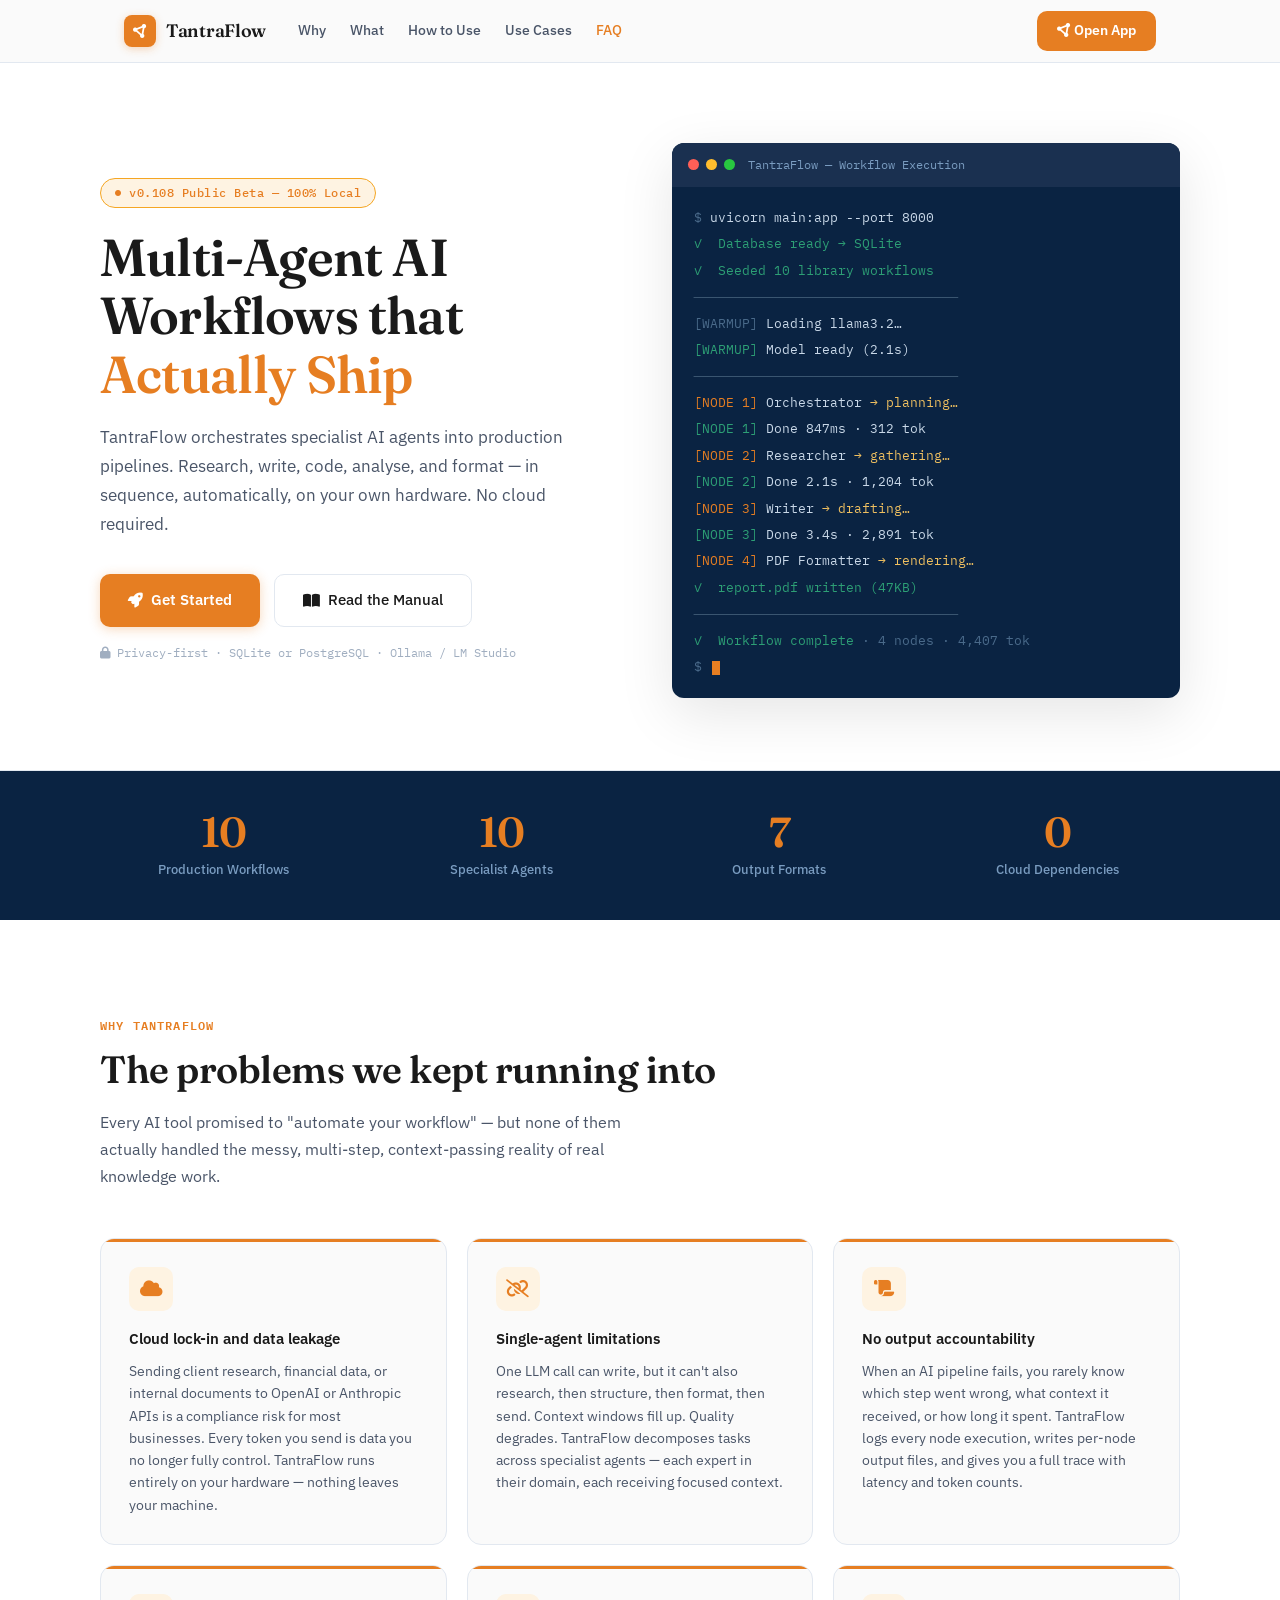
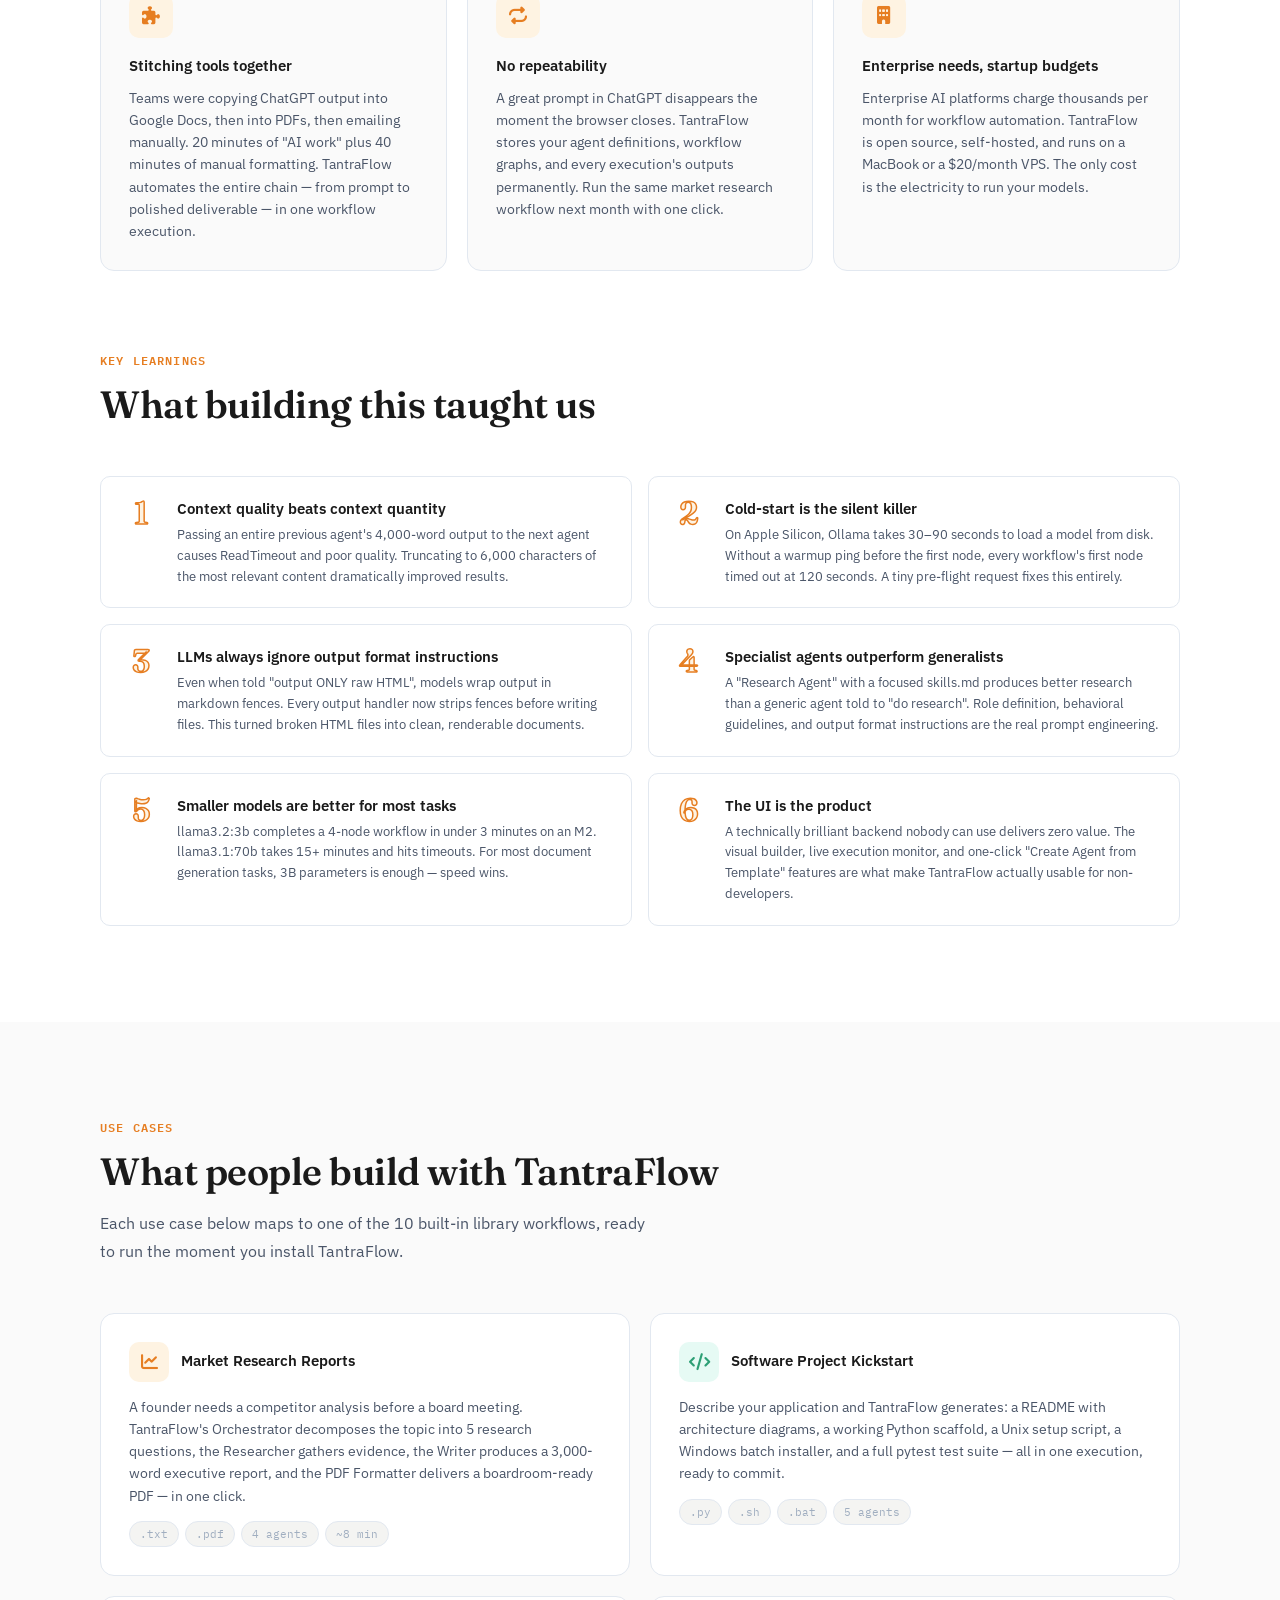
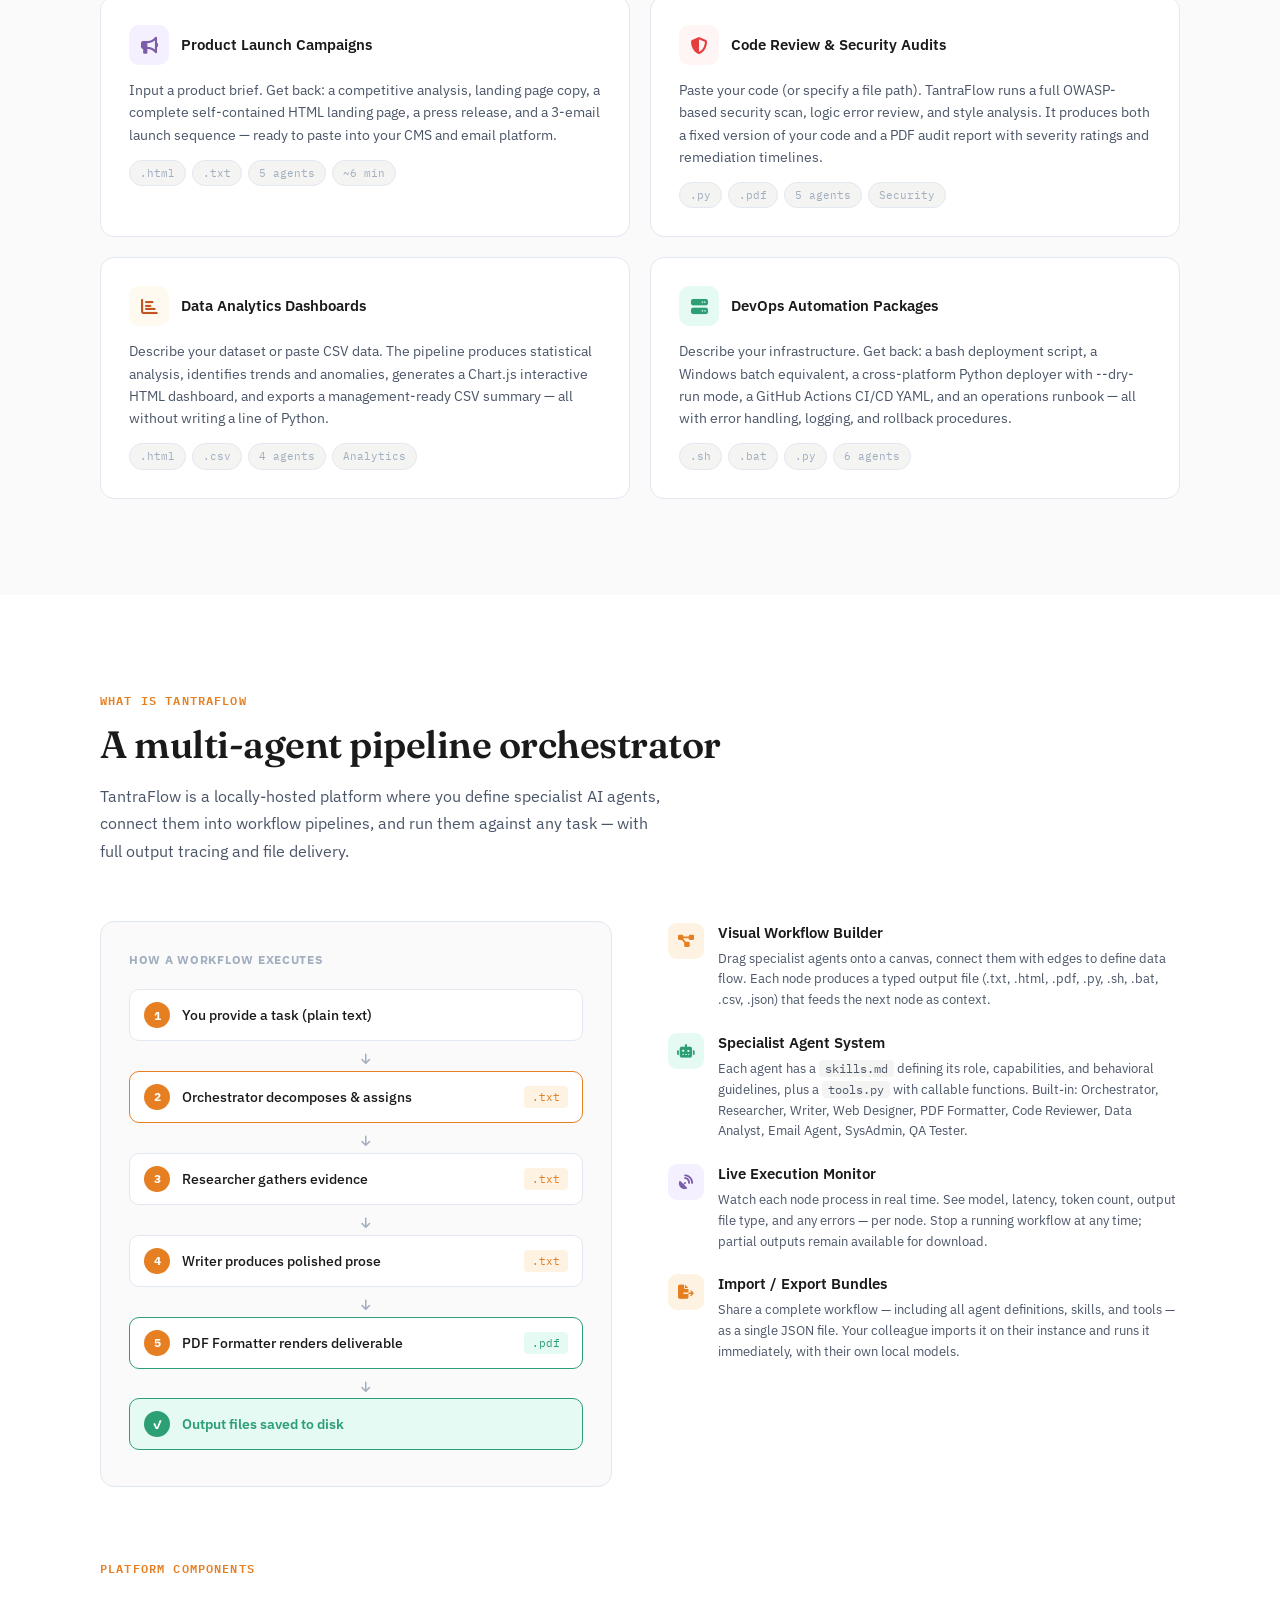
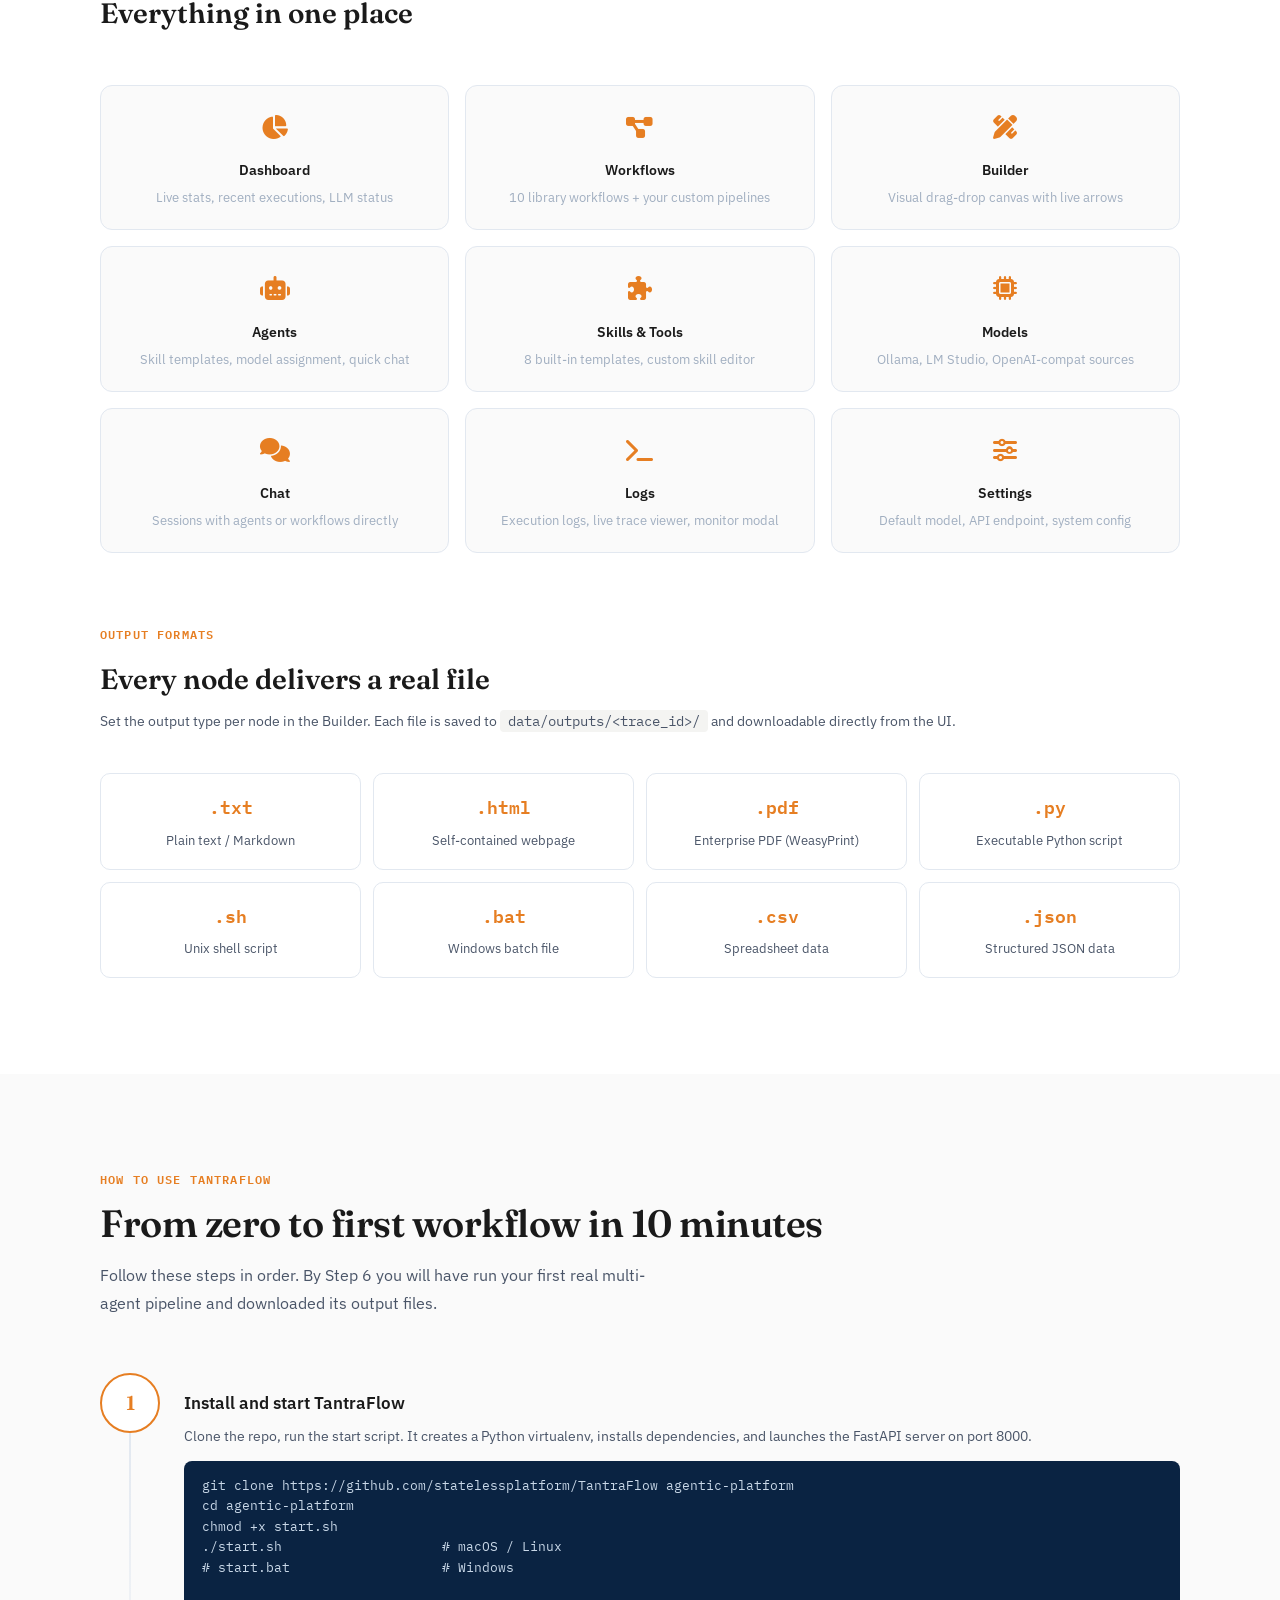
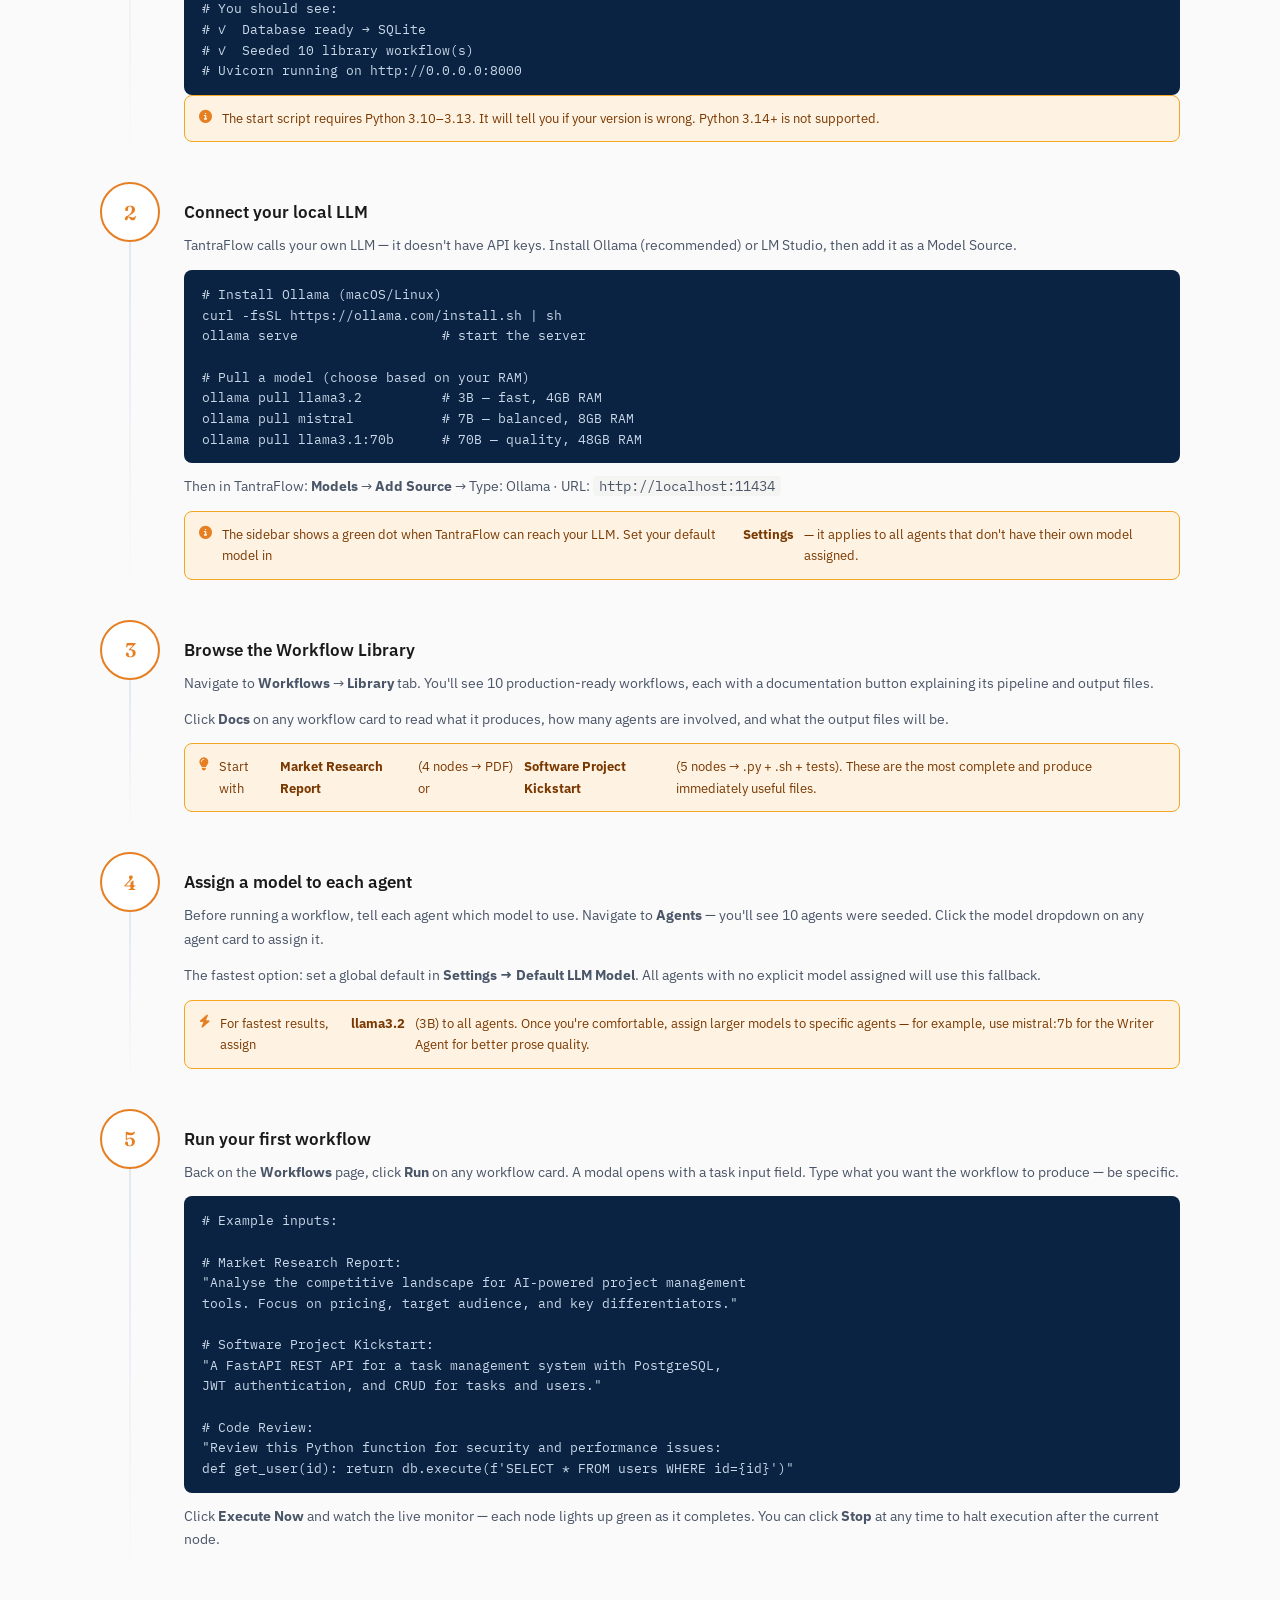
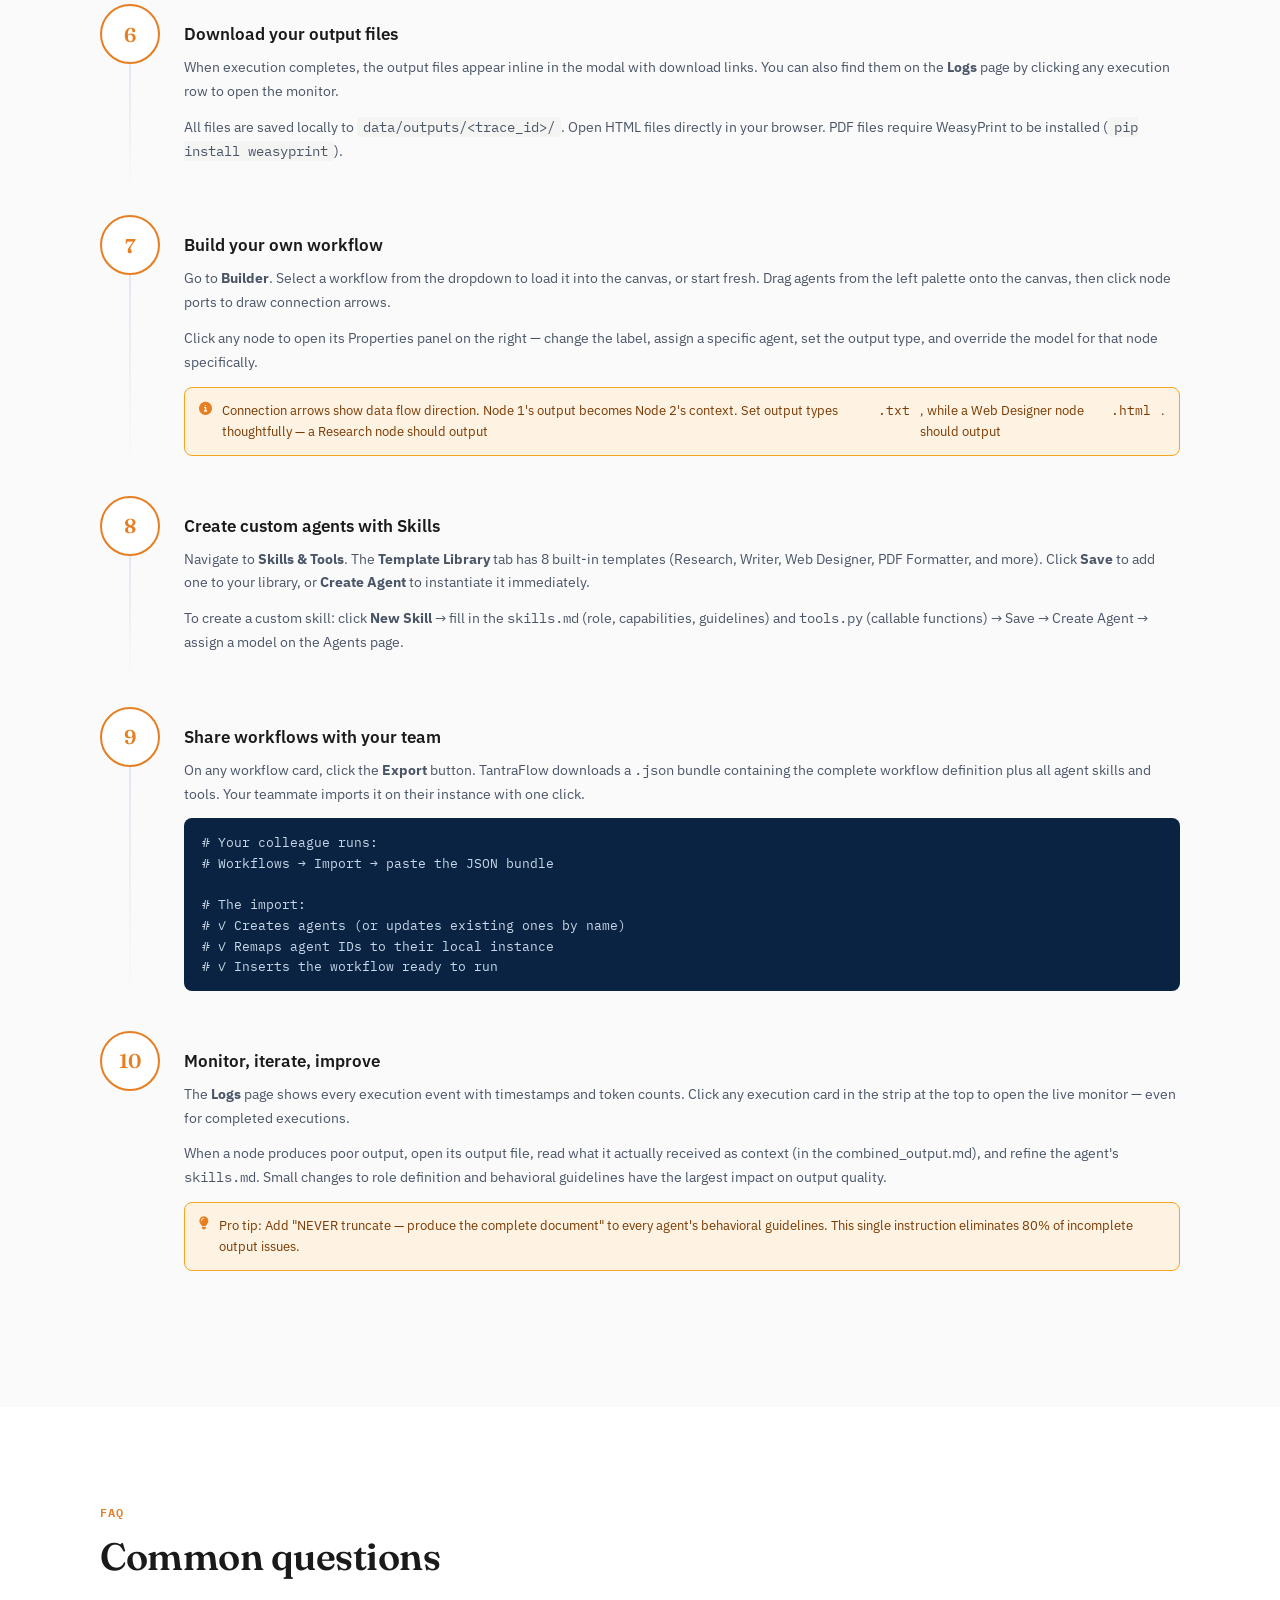
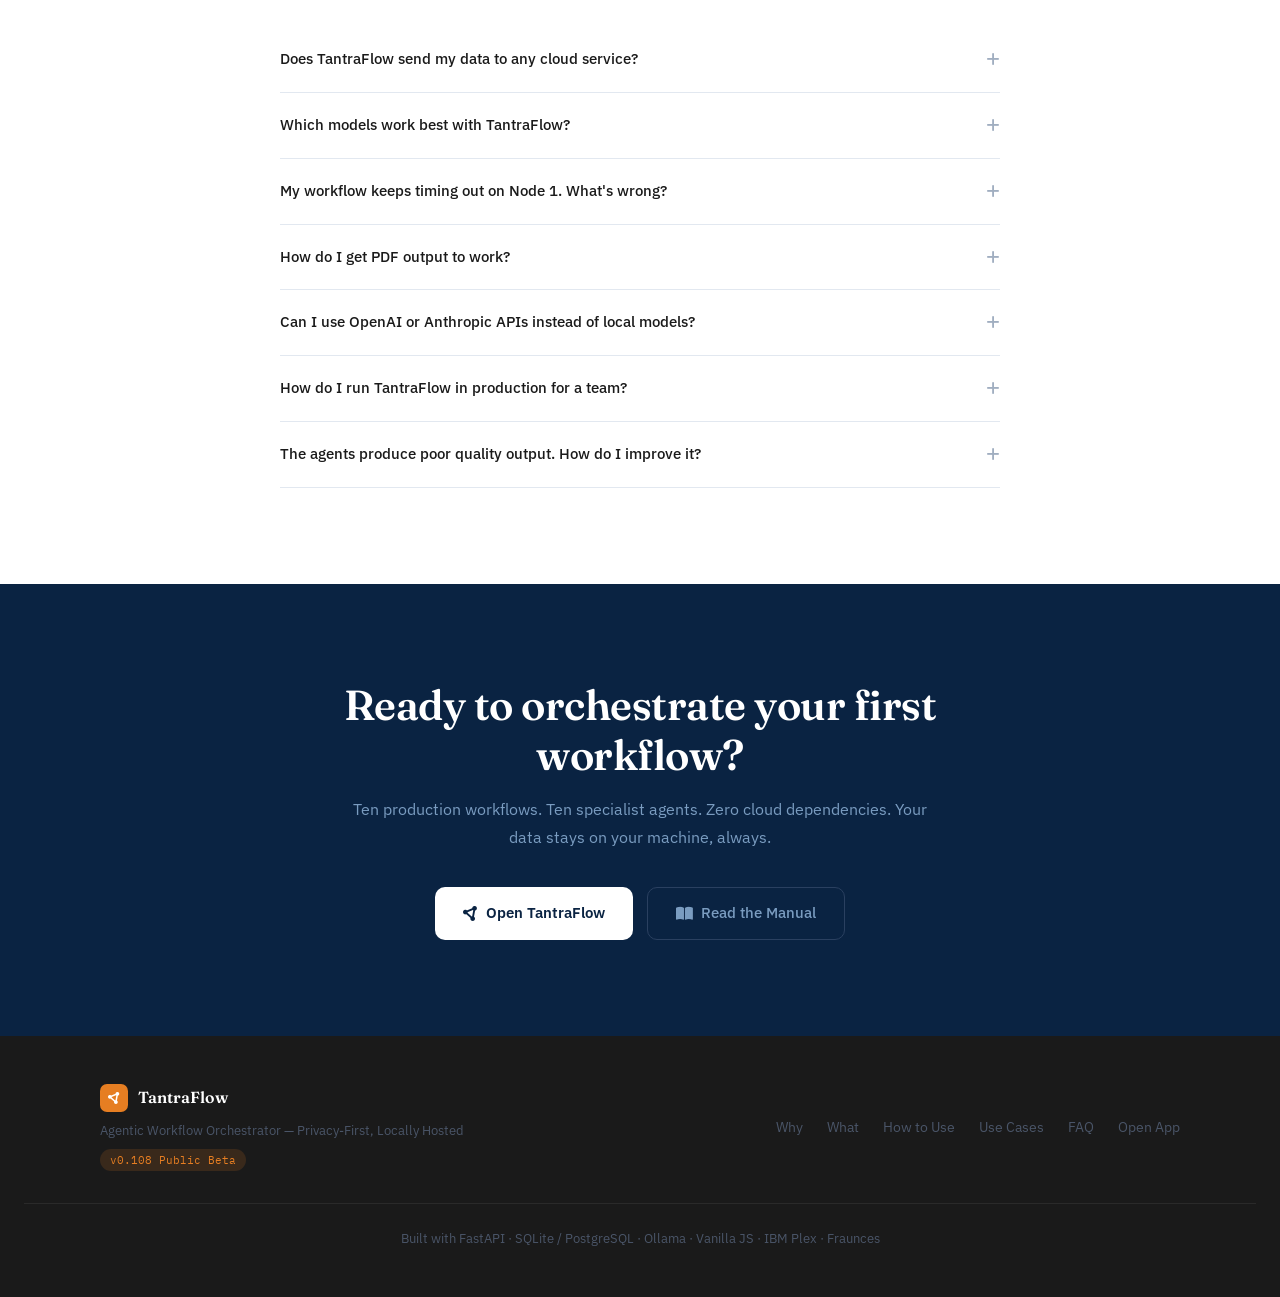
==== commit d8e050d2: "Updated index.html file" ====
--- a/index.html
+++ b/index.html
@@ -825,7 +825,7 @@
           <h3>Install and start TantraFlow</h3>
           <p>Clone the repo, run the start script. It creates a Python virtualenv,
           installs dependencies, and launches the FastAPI server on port 8000.</p>
-          <div class="step-code">git clone &lt;your-repo-url&gt; agentic-platform
+          <div class="step-code">git clone https://github.com/statelessplatform/TantraFlow agentic-platform
 cd agentic-platform
 chmod +x start.sh
 ./start.sh                    # macOS / Linux
